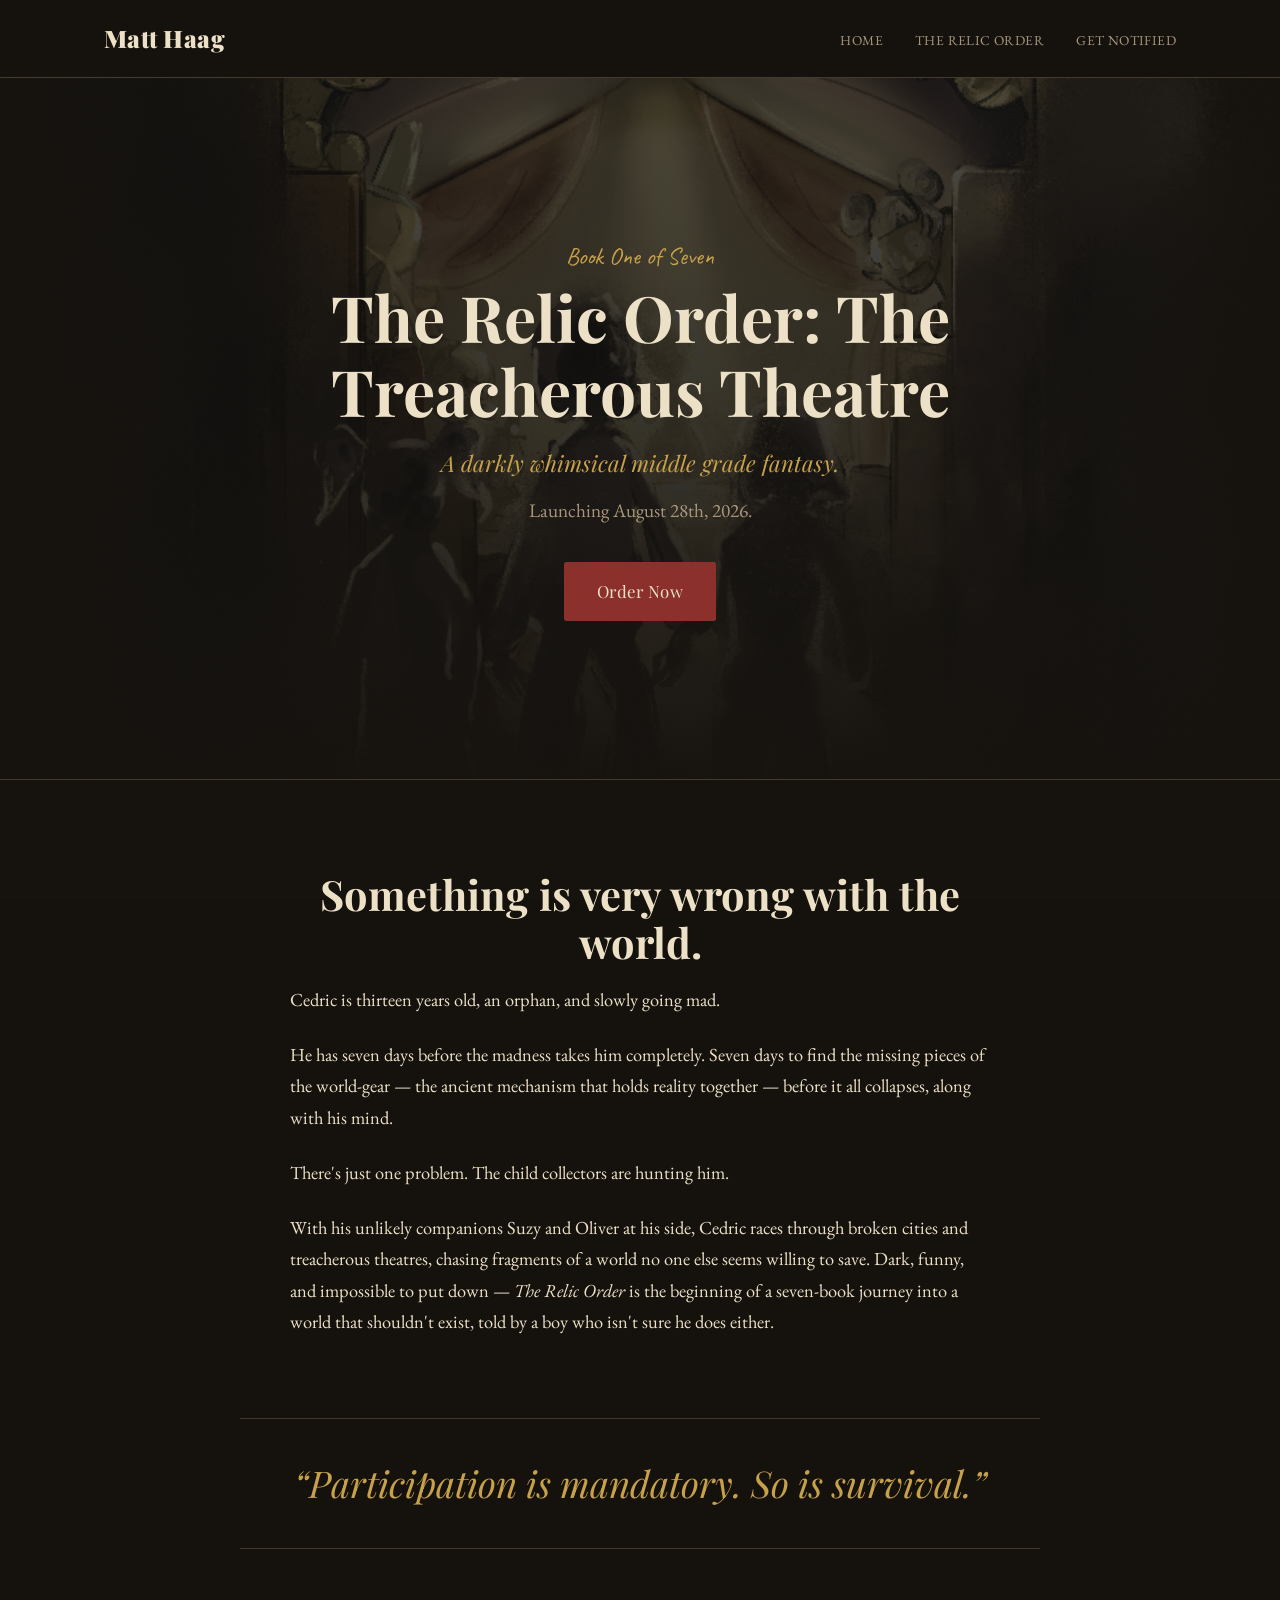
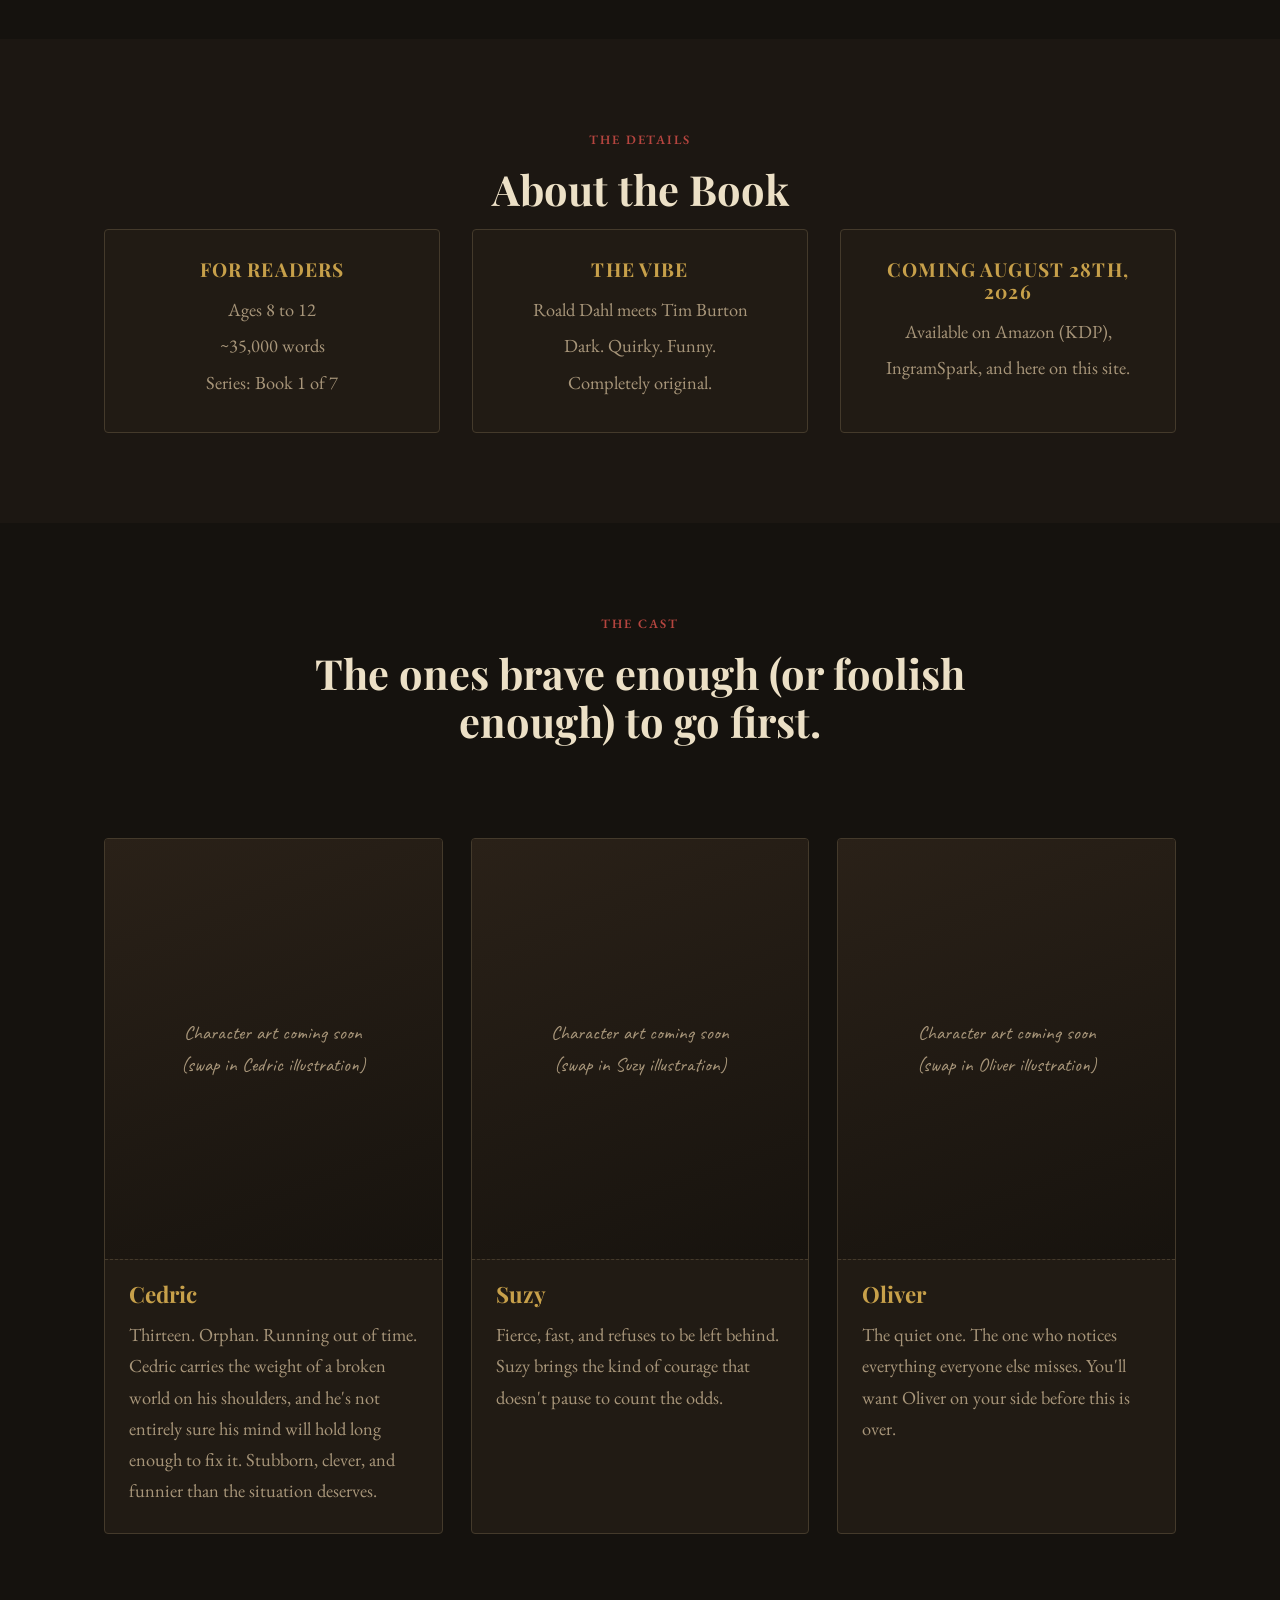
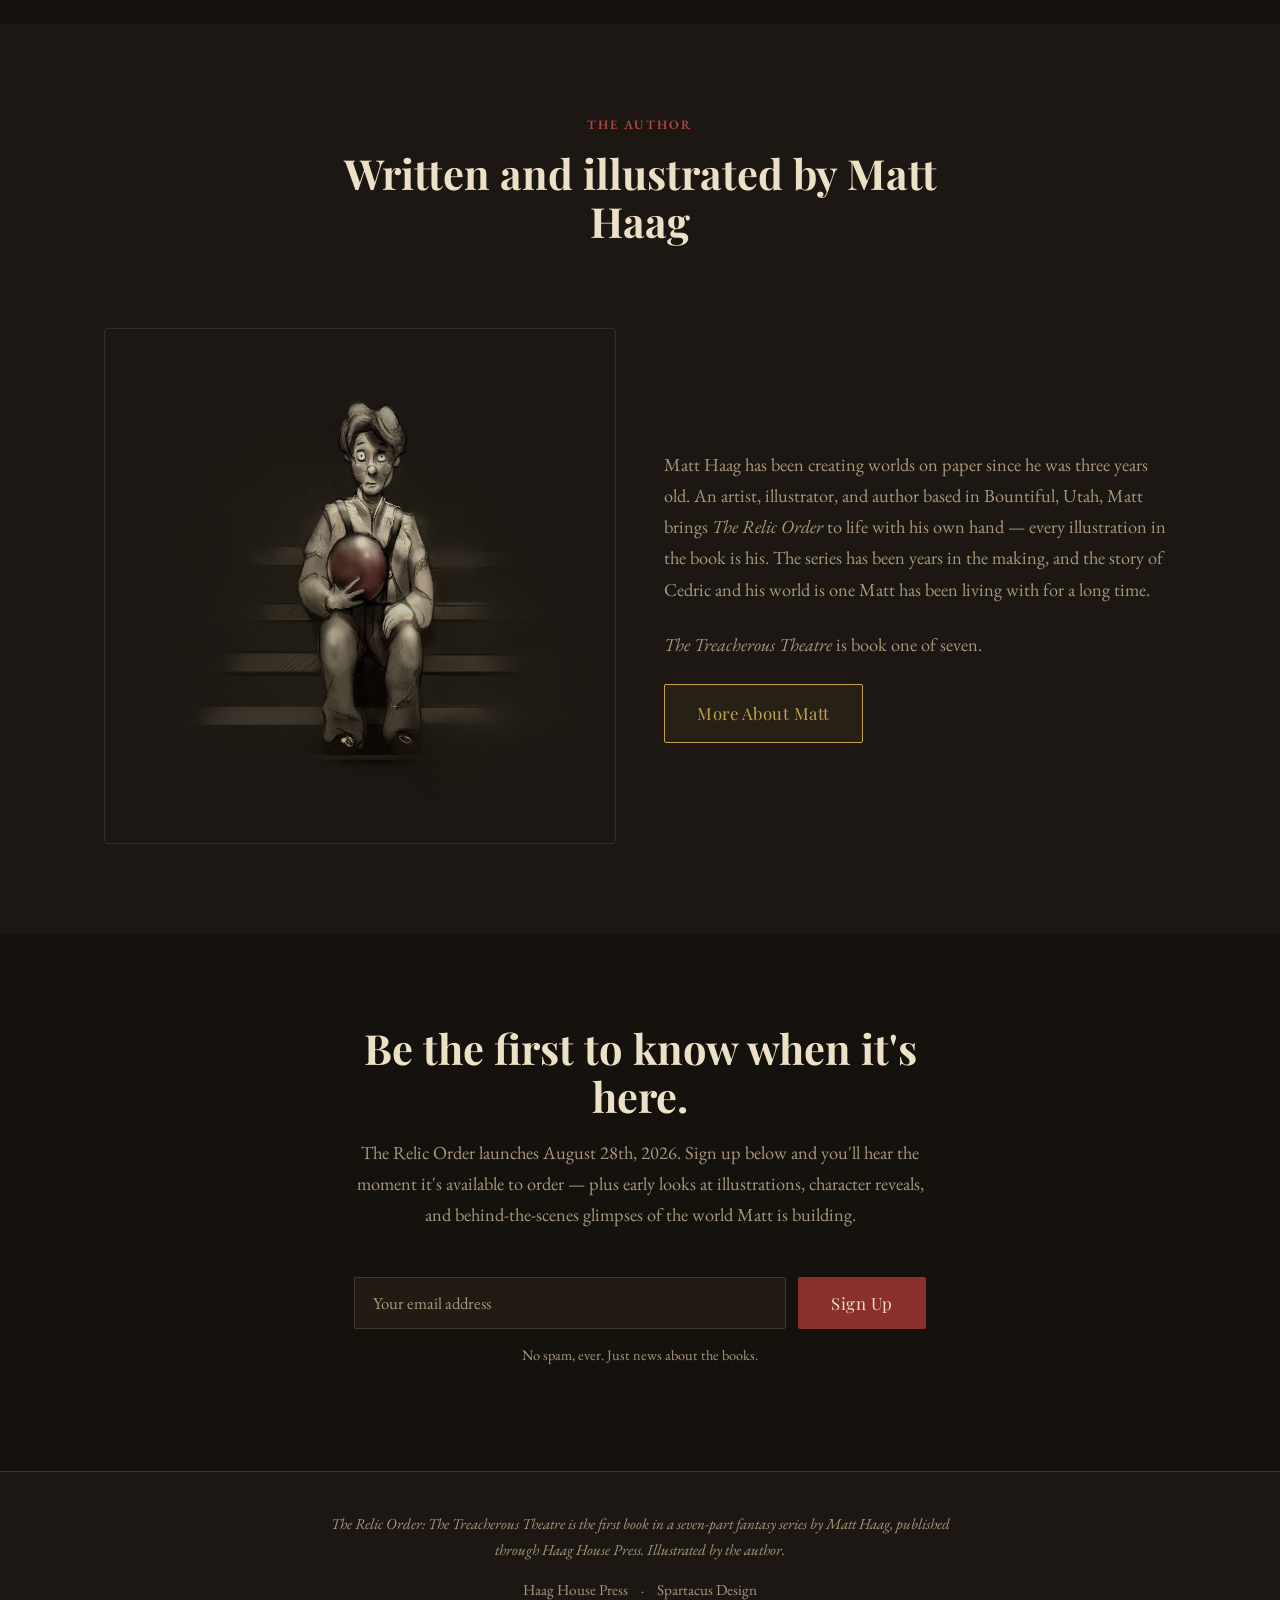
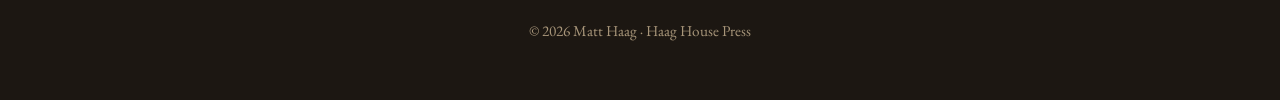
==== relic-order.html @ de11f6aa "Update remaining launch date mentions to August 28th, 2026 Co-Authored-By: Claude Sonnet 5 <noreply@" ====
<!DOCTYPE html>
<html lang="en">
<head>
<meta charset="UTF-8">
<meta name="viewport" content="width=device-width, initial-scale=1.0">

<title>The Relic Order: The Treacherous Theatre | Matt Haag</title>
<meta name="description" content="A darkly whimsical middle grade fantasy by artist and author Matt Haag. Book One of The Relic Order series launches August 28th, 2026. For readers ages 8 to 12.">
<meta name="keywords" content="The Relic Order, The Treacherous Theatre, Matt Haag, middle grade fantasy 2026, children's fantasy book, illustrated novel, fantasy series for kids, Spartacus Design, Haag House Press, Roald Dahl Tim Burton">

<!-- Social sharing -->
<meta property="og:title" content="The Relic Order: The Treacherous Theatre | Matt Haag">
<meta property="og:description" content="A darkly whimsical middle grade fantasy. Book One of The Relic Order series launches August 28th, 2026.">
<meta property="og:type" content="book">
<!-- TODO: swap this for the finished book-cover export from Canva, 1200x630 -->
<meta property="og:image" content="assets/images/site/theatre-entrance.png">
<meta name="twitter:card" content="summary_large_image">

<link rel="stylesheet" href="style.css">
</head>
<body>

<header class="site-header">
  <nav class="nav">
    <a href="index.html" class="nav-brand">Matt Haag</a>
    <button class="nav-toggle" aria-label="Toggle menu" onclick="document.querySelector('.nav-links').classList.toggle('open')">&#9776;</button>
    <ul class="nav-links">
      <li><a href="index.html">Home</a></li>
      <li><a href="relic-order.html">The Relic Order</a></li>
      <li><a href="#notify">Get Notified</a></li>
    </ul>
  </nav>
</header>

<!-- SECTION 1: Hero -->
<section class="hero">
  <div class="hero-bg" style="background-image: url('assets/images/site/theatre-entrance.png');"></div>
  <div class="hero-content">
    <div class="hero-eyebrow">Book One of Seven</div>
    <h1>The Relic Order: The Treacherous Theatre</h1>
    <div class="subhead">A darkly whimsical middle grade fantasy.</div>
    <p>Launching August 28th, 2026.</p>
    <a href="https://www.amazon.com/Relic-Order-Treacherous-Theatre-ebook/dp/B0HDGH1M2B/ref=sr_1_1?crid=2QZ3GKDVJNXRY&dib=eyJ2IjoiMSJ9.A_1sIc9hWb0pOPZfN1U1w2Bh2V2qfNwAL7rpy7LcdSPSSe92crLF0OWG6XW5-iWpwSRuNebbU7JHirMaJPWEwg.O-cU3arISRl8NTuPDFfKlGqZR8YJ5nmkrayGKcBR4Uw&dib_tag=se&keywords=matthew+haag&qid=1787602717&sprefix=matthe+haag%2Caps%2C224&sr=8-1" class="btn btn-solid" target="_blank" rel="noopener">Order Now</a>
  </div>
</section>

<!-- SECTION 2: The Story -->
<section>
  <div class="container">
    <h2 class="section-heading">Something is very wrong with the world.</h2>
    <div class="prose">
      <p>Cedric is thirteen years old, an orphan, and slowly going mad.</p>
      <p>He has seven days before the madness takes him completely. Seven days to find the missing pieces of the world-gear — the ancient mechanism that holds reality together — before it all collapses, along with his mind.</p>
      <p>There's just one problem. The child collectors are hunting him.</p>
      <p>With his unlikely companions Suzy and Oliver at his side, Cedric races through broken cities and treacherous theatres, chasing fragments of a world no one else seems willing to save. Dark, funny, and impossible to put down — <em>The Relic Order</em> is the beginning of a seven-book journey into a world that shouldn't exist, told by a boy who isn't sure he does either.</p>
    </div>
    <div class="pull-quote">&ldquo;Participation is mandatory. So is survival.&rdquo;</div>
  </div>
</section>

<!-- SECTION 3: About the Book -->
<section class="alt">
  <div class="container">
    <div class="section-kicker">The Details</div>
    <h2 class="section-heading">About the Book</h2>
    <div class="info-grid">
      <div class="info-col">
        <h3>For Readers</h3>
        <p>Ages 8 to 12</p>
        <p>~35,000 words</p>
        <p>Series: Book 1 of 7</p>
      </div>
      <div class="info-col">
        <h3>The Vibe</h3>
        <p>Roald Dahl meets Tim Burton</p>
        <p>Dark. Quirky. Funny.</p>
        <p>Completely original.</p>
      </div>
      <div class="info-col">
        <h3>Coming August 28th, 2026</h3>
        <p>Available on Amazon (KDP),</p>
        <p>IngramSpark, and here on this site.</p>
      </div>
    </div>
  </div>
</section>

<!-- SECTION 4: Meet the Characters -->
<section>
  <div class="container">
    <div class="section-kicker">The Cast</div>
    <h2 class="section-heading">The ones brave enough (or foolish enough) to go first.</h2>
    <p class="lede">&nbsp;</p>
    <div class="character-grid">
      <div class="character-card">
        <div class="character-art placeholder">Character art coming soon<br>(swap in Cedric illustration)</div>
        <div class="character-body">
          <h3>Cedric</h3>
          <p>Thirteen. Orphan. Running out of time. Cedric carries the weight of a broken world on his shoulders, and he's not entirely sure his mind will hold long enough to fix it. Stubborn, clever, and funnier than the situation deserves.</p>
        </div>
      </div>
      <div class="character-card">
        <div class="character-art placeholder">Character art coming soon<br>(swap in Suzy illustration)</div>
        <div class="character-body">
          <h3>Suzy</h3>
          <p>Fierce, fast, and refuses to be left behind. Suzy brings the kind of courage that doesn't pause to count the odds.</p>
        </div>
      </div>
      <div class="character-card">
        <div class="character-art placeholder">Character art coming soon<br>(swap in Oliver illustration)</div>
        <div class="character-body">
          <h3>Oliver</h3>
          <p>The quiet one. The one who notices everything everyone else misses. You'll want Oliver on your side before this is over.</p>
        </div>
      </div>
    </div>
  </div>
</section>

<!-- SECTION 5: About the Author -->
<section class="alt">
  <div class="container">
    <div class="section-kicker">The Author</div>
    <h2 class="section-heading" style="margin-bottom: 2em;">Written and illustrated by Matt Haag</h2>
    <div class="author-block">
      <img src="assets/images/site/boy-with-ball.png" alt="Illustration from The Relic Order">
      <div class="prose">
        <p>Matt Haag has been creating worlds on paper since he was three years old. An artist, illustrator, and author based in Bountiful, Utah, Matt brings <em>The Relic Order</em> to life with his own hand — every illustration in the book is his. The series has been years in the making, and the story of Cedric and his world is one Matt has been living with for a long time.</p>
        <p><em>The Treacherous Theatre</em> is book one of seven.</p>
        <a href="index.html" class="btn">More About Matt</a>
      </div>
    </div>
  </div>
</section>

<!-- SECTION 6: Get Notified -->
<section id="notify">
  <div class="container signup-box">
    <h2 class="section-heading">Be the first to know when it's here.</h2>
    <p class="lede">The Relic Order launches August 28th, 2026. Sign up below and you'll hear the moment it's available to order — plus early looks at illustrations, character reveals, and behind-the-scenes glimpses of the world Matt is building.</p>

    <form class="signup-form" action="https://assets.mailerlite.com/jsonp/2499077/forms/192489974207087839/subscribe" method="post" data-mailerlite>
      <input type="email" name="fields[email]" placeholder="Your email address" required autocomplete="email">
      <input type="hidden" name="ml-submit" value="1">
      <input type="hidden" name="anticsrf" value="true">
      <button type="submit" class="btn btn-solid">Sign Up</button>
    </form>
    <p class="signup-success" hidden>Thanks — you're on the list! We'll email you the moment <em>The Relic Order</em> launches.</p>
    <p class="signup-note">No spam, ever. Just news about the books.</p>
  </div>
</section>

<!-- SECTION 7: Footer -->
<footer class="site-footer">
  <p class="footer-note"><em>The Relic Order: The Treacherous Theatre</em> is the first book in a seven-part fantasy series by Matt Haag, published through Haag House Press. Illustrated by the author.</p>
  <p class="footer-links"><a href="https://haaghousepress.com" target="_blank" rel="noopener">Haag House Press</a> &middot; <a href="https://spartacusdesign.com" target="_blank" rel="noopener">Spartacus Design</a></p>
  <p>&copy; <span id="year"></span> Matt Haag &middot; Haag House Press</p>
</footer>

<script src="script.js"></script>
</body>
</html>
---- style.css ----
/* ============================================
   Matt Haag / The Relic Order — Site Styles
   Dark vintage academia. Roald Dahl x Tim Burton.
   ============================================ */

@import url('https://fonts.googleapis.com/css2?family=Playfair+Display:ital,wght@0,500;0,700;0,900;1,600&family=EB+Garamond:ital,wght@0,400;0,500;0,600;1,400&family=Caveat:wght@600&display=swap');

:root {
  --bg: #15120e;
  --bg-alt: #1c1712;
  --bg-card: #211b14;
  --text: #ece0c6;
  --text-muted: #a8967a;
  --accent-red: #8a2f2b;
  --accent-red-bright: #b5453f;
  --accent-gold: #c7a04a;
  --border: #443a2b;
  --shadow: rgba(0, 0, 0, 0.6);
  --max-width: 1120px;
}

* { box-sizing: border-box; }

html { scroll-behavior: smooth; }

body {
  margin: 0;
  background: var(--bg);
  color: var(--text);
  font-family: 'EB Garamond', serif;
  font-size: 1.15rem;
  line-height: 1.7;
}

img { max-width: 100%; display: block; }

h1, h2, h3, h4 {
  font-family: 'Playfair Display', serif;
  font-weight: 700;
  line-height: 1.15;
  margin: 0 0 0.5em;
  color: var(--text);
}

a { color: var(--accent-gold); text-decoration: none; }
a:hover { color: var(--accent-red-bright); }

.container {
  max-width: var(--max-width);
  margin: 0 auto;
  padding: 0 24px;
}

/* subtle aged-paper grain over everything */
body::before {
  content: "";
  position: fixed;
  inset: 0;
  pointer-events: none;
  z-index: 999;
  opacity: 0.05;
  background-image: url("data:image/svg+xml,%3Csvg xmlns='http://www.w3.org/2000/svg' width='120' height='120'%3E%3Cfilter id='n'%3E%3CfeTurbulence type='fractalNoise' baseFrequency='0.9' numOctaves='2' stitchTiles='stitch'/%3E%3C/filter%3E%3Crect width='100%25' height='100%25' filter='url(%23n)'/%3E%3C/svg%3E");
  mix-blend-mode: overlay;
}

/* ---------- Header / Nav ---------- */
.site-header {
  position: sticky;
  top: 0;
  z-index: 100;
  background: rgba(21, 18, 14, 0.92);
  backdrop-filter: blur(6px);
  border-bottom: 1px solid var(--border);
}

.nav {
  display: flex;
  align-items: center;
  justify-content: space-between;
  padding: 18px 24px;
  max-width: var(--max-width);
  margin: 0 auto;
}

.nav-brand {
  font-family: 'Playfair Display', serif;
  font-weight: 900;
  font-size: 1.5rem;
  letter-spacing: 0.02em;
  color: var(--text);
}
.nav-brand:hover { color: var(--accent-gold); }

.nav-links {
  display: flex;
  gap: 32px;
  list-style: none;
  margin: 0;
  padding: 0;
}

.nav-links a {
  color: var(--text-muted);
  font-size: 1.05rem;
  letter-spacing: 0.03em;
  text-transform: uppercase;
  font-size: 0.85rem;
}
.nav-links a:hover { color: var(--accent-gold); }

.nav-toggle {
  display: none;
  background: none;
  border: 1px solid var(--border);
  color: var(--text);
  font-size: 1.3rem;
  padding: 6px 12px;
  cursor: pointer;
  border-radius: 3px;
}

/* ---------- Hero ---------- */
.hero {
  position: relative;
  display: flex;
  align-items: center;
  justify-content: center;
  text-align: center;
  min-height: 78vh;
  padding: 80px 24px;
  overflow: hidden;
  border-bottom: 1px solid var(--border);
}

.hero-bg {
  position: absolute;
  inset: 0;
  background-size: cover;
  background-position: center;
  filter: grayscale(0.35) sepia(0.45) contrast(1.1) brightness(0.55);
  transform: scale(1.05);
}

.hero::after {
  content: "";
  position: absolute;
  inset: 0;
  background: linear-gradient(180deg, rgba(21,18,14,0.55) 0%, rgba(21,18,14,0.75) 55%, rgba(21,18,14,0.97) 100%);
}

.hero-content {
  position: relative;
  z-index: 2;
  max-width: 780px;
}

.hero-eyebrow {
  font-family: 'Caveat', cursive;
  color: var(--accent-gold);
  font-size: 1.5rem;
  margin-bottom: 4px;
}

.hero h1 {
  font-size: clamp(2.4rem, 5vw, 4rem);
  margin-bottom: 0.25em;
}

.hero .subhead {
  font-family: 'Playfair Display', serif;
  font-style: italic;
  font-size: 1.4rem;
  color: var(--accent-gold);
  margin-bottom: 0.6em;
}

.hero p {
  color: var(--text-muted);
  font-size: 1.2rem;
  max-width: 560px;
  margin: 0 auto 1.8em;
}

/* ---------- Buttons ---------- */
.btn {
  display: inline-block;
  padding: 14px 32px;
  border: 1px solid var(--accent-gold);
  color: var(--accent-gold);
  font-family: 'Playfair Display', serif;
  font-size: 1.05rem;
  letter-spacing: 0.03em;
  border-radius: 2px;
  transition: all 0.25s ease;
  background: rgba(199, 160, 74, 0.06);
}
.btn:hover {
  background: var(--accent-gold);
  color: var(--bg);
}
.btn-solid {
  background: var(--accent-red);
  border-color: var(--accent-red);
  color: var(--text);
}
.btn-solid:hover {
  background: var(--accent-red-bright);
  border-color: var(--accent-red-bright);
  color: #fff;
}

/* ---------- Sections ---------- */
section { padding: 90px 0; }
section.alt { background: var(--bg-alt); }

.section-heading {
  text-align: center;
  font-size: clamp(1.8rem, 3.5vw, 2.6rem);
  max-width: 700px;
  margin: 0 auto 0.4em;
}

.section-kicker {
  text-align: center;
  text-transform: uppercase;
  letter-spacing: 0.15em;
  font-size: 0.8rem;
  color: var(--accent-red-bright);
  font-family: 'EB Garamond', serif;
  font-weight: 600;
  margin-bottom: 14px;
}

.lede {
  max-width: 680px;
  margin: 0 auto 2.5em;
  text-align: center;
  color: var(--text-muted);
  font-size: 1.15rem;
}

.prose {
  max-width: 700px;
  margin: 0 auto;
}
.prose p { margin-bottom: 1.3em; }

/* pull quote */
.pull-quote {
  max-width: 800px;
  margin: 2.2em auto 0;
  text-align: center;
  font-family: 'Playfair Display', serif;
  font-style: italic;
  font-size: clamp(1.6rem, 3vw, 2.3rem);
  color: var(--accent-gold);
  border-top: 1px solid var(--border);
  border-bottom: 1px solid var(--border);
  padding: 0.9em 0;
}

/* ---------- Three-column info block ---------- */
.info-grid {
  display: grid;
  grid-template-columns: repeat(3, 1fr);
  gap: 32px;
  max-width: var(--max-width);
  margin: 0 auto;
}
.info-col {
  background: var(--bg-card);
  border: 1px solid var(--border);
  border-radius: 4px;
  padding: 28px 24px;
  text-align: center;
}
.info-col h3 {
  color: var(--accent-gold);
  font-size: 1.2rem;
  text-transform: uppercase;
  letter-spacing: 0.06em;
  margin-bottom: 0.7em;
}
.info-col p { margin: 0.3em 0; color: var(--text-muted); }

/* ---------- Character cards ---------- */
.character-grid {
  display: grid;
  grid-template-columns: repeat(3, 1fr);
  gap: 28px;
  max-width: var(--max-width);
  margin: 0 auto;
}
.character-card {
  background: var(--bg-card);
  border: 1px solid var(--border);
  border-radius: 4px;
  overflow: hidden;
}
.character-art {
  aspect-ratio: 4/5;
  background: linear-gradient(160deg, #2a2118, #17130e);
  display: flex;
  align-items: center;
  justify-content: center;
  border-bottom: 1px dashed var(--border);
}
.character-art.placeholder {
  color: var(--text-muted);
  font-family: 'Caveat', cursive;
  font-size: 1.2rem;
  text-align: center;
  padding: 20px;
}
.character-card img { width: 100%; height: 100%; object-fit: cover; filter: grayscale(0.3) sepia(0.35) contrast(1.05) brightness(0.85); }
.character-body { padding: 22px 24px 26px; }
.character-body h3 {
  font-size: 1.4rem;
  color: var(--accent-gold);
}
.character-body p { color: var(--text-muted); margin: 0; }

/* ---------- Book teaser card (home page) ---------- */
.book-teaser {
  display: grid;
  grid-template-columns: 0.85fr 1.15fr;
  gap: 48px;
  align-items: center;
  max-width: var(--max-width);
  margin: 0 auto;
}
.book-teaser-art {
  border: 1px solid var(--border);
  border-radius: 4px;
  overflow: hidden;
  box-shadow: 0 20px 50px var(--shadow);
}
.book-teaser-art img { filter: grayscale(0.3) sepia(0.4) contrast(1.1) brightness(0.75); }
.book-teaser-text .tag {
  font-family: 'Caveat', cursive;
  color: var(--accent-red-bright);
  font-size: 1.4rem;
}
.book-teaser-text h2 { font-size: clamp(1.8rem, 3.2vw, 2.4rem); }
.book-teaser-text p { color: var(--text-muted); }

/* ---------- Email signup ---------- */
.signup-box {
  max-width: 620px;
  margin: 0 auto;
  text-align: center;
}
.signup-form {
  display: flex;
  gap: 12px;
  margin-top: 24px;
  flex-wrap: wrap;
  justify-content: center;
}
.signup-form input[type="email"] {
  flex: 1;
  min-width: 240px;
  padding: 14px 18px;
  background: var(--bg-card);
  border: 1px solid var(--border);
  color: var(--text);
  font-family: 'EB Garamond', serif;
  font-size: 1.05rem;
  border-radius: 2px;
}
.signup-form input[type="email"]::placeholder { color: var(--text-muted); }
.signup-note { margin-top: 14px; font-size: 0.9rem; color: var(--text-muted); }
.signup-success {
  margin-top: 24px;
  font-family: 'Playfair Display', serif;
  font-style: italic;
  font-size: 1.3rem;
  color: var(--accent-gold);
}

/* ---------- Footer ---------- */
.site-footer {
  border-top: 1px solid var(--border);
  padding: 40px 24px;
  text-align: center;
  color: var(--text-muted);
  font-size: 0.95rem;
  background: var(--bg-alt);
}
.site-footer a { color: var(--text-muted); }
.site-footer a:hover { color: var(--accent-gold); }
.footer-note { max-width: 640px; margin: 0 auto 14px; font-style: italic; }
.footer-links { margin: 0 0 14px; }
.footer-links a { margin: 0 10px; }

/* ---------- About author (relic order page) ---------- */
.author-block {
  display: grid;
  grid-template-columns: 1fr 1fr;
  gap: 48px;
  align-items: center;
  max-width: var(--max-width);
  margin: 0 auto;
}
.author-block img { border: 1px solid var(--border); border-radius: 4px; filter: grayscale(0.3) sepia(0.4) contrast(1.1) brightness(0.8); }
.author-block .prose { max-width: none; text-align: left; }
.author-block .prose p { color: var(--text-muted); }

/* ---------- Responsive ---------- */
@media (max-width: 860px) {
  .info-grid, .character-grid { grid-template-columns: 1fr; }
  .book-teaser, .author-block { grid-template-columns: 1fr; }
  .nav-links {
    position: absolute;
    top: 100%;
    left: 0;
    right: 0;
    background: var(--bg);
    flex-direction: column;
    gap: 0;
    border-bottom: 1px solid var(--border);
    display: none;
  }
  .nav-links.open { display: flex; }
  .nav-links li { border-top: 1px solid var(--border); }
  .nav-links a { display: block; padding: 16px 24px; }
  .nav-toggle { display: block; }
  section { padding: 60px 0; }
}
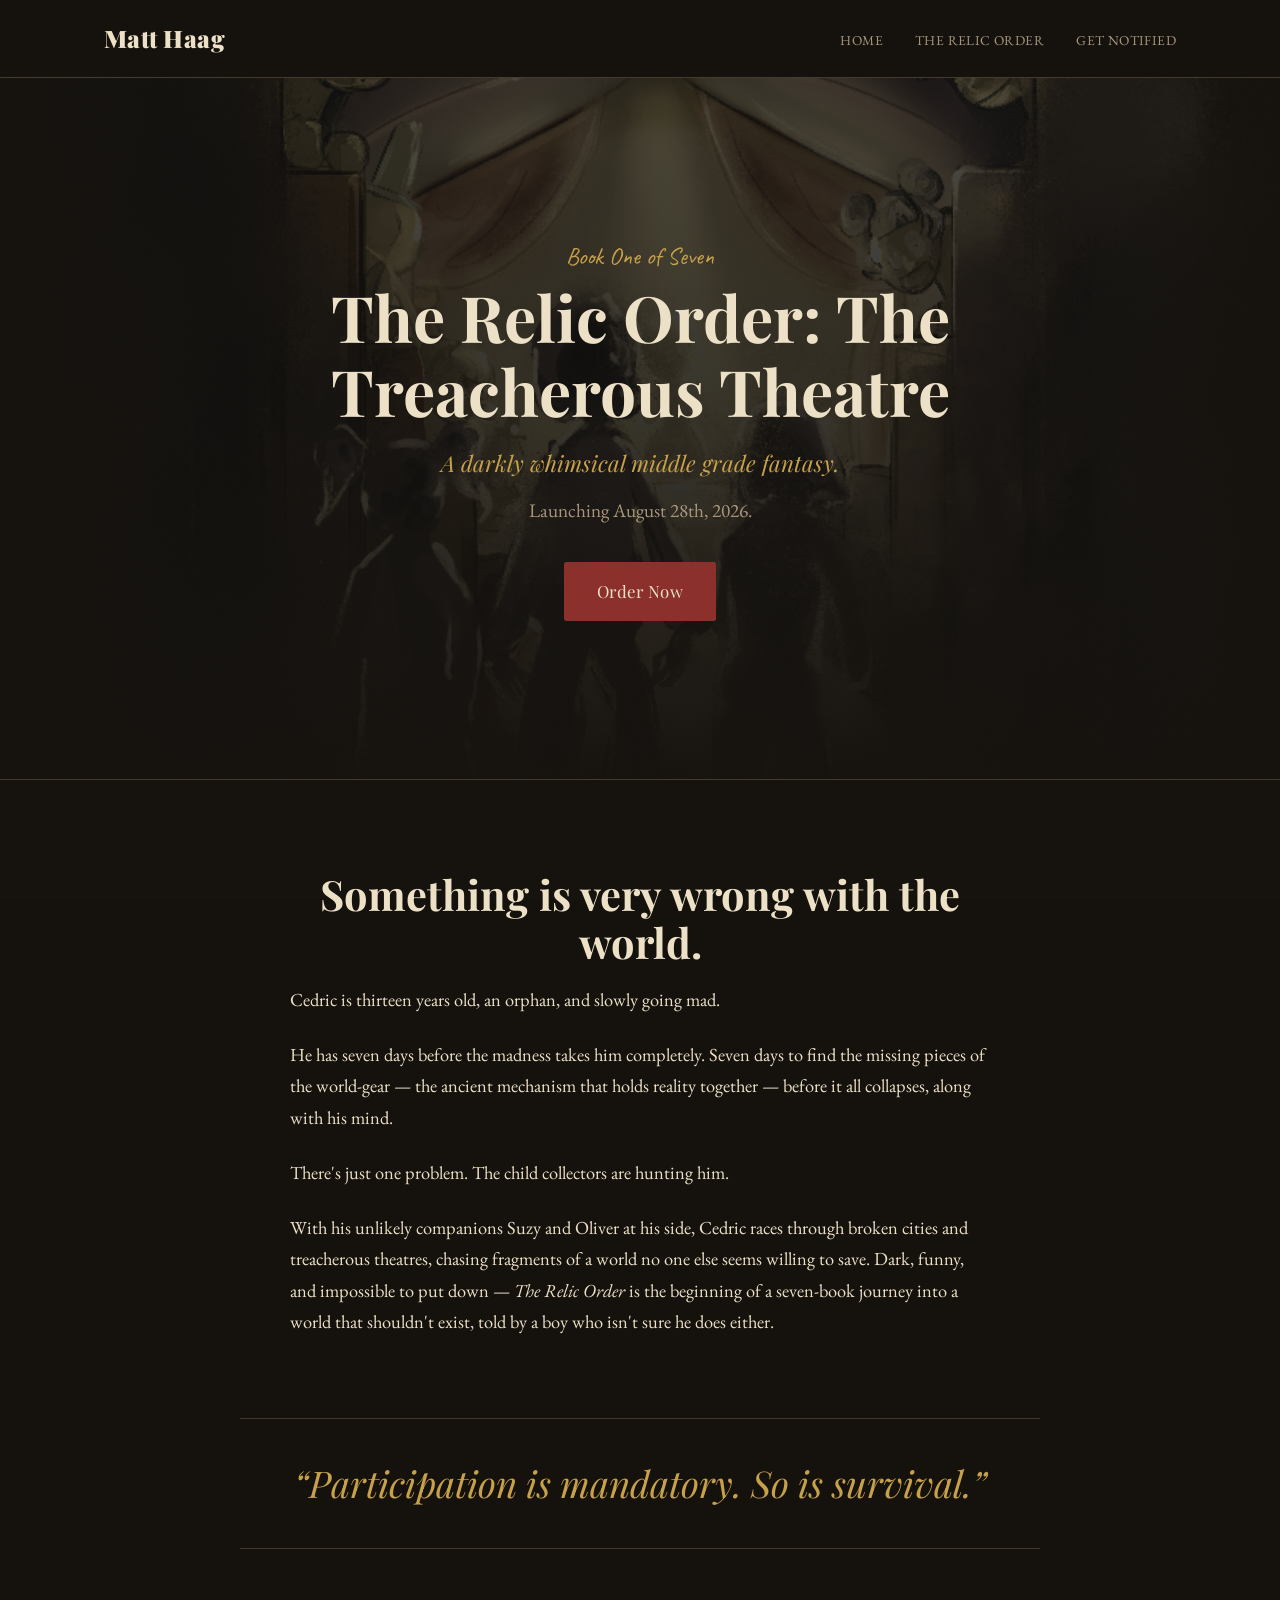
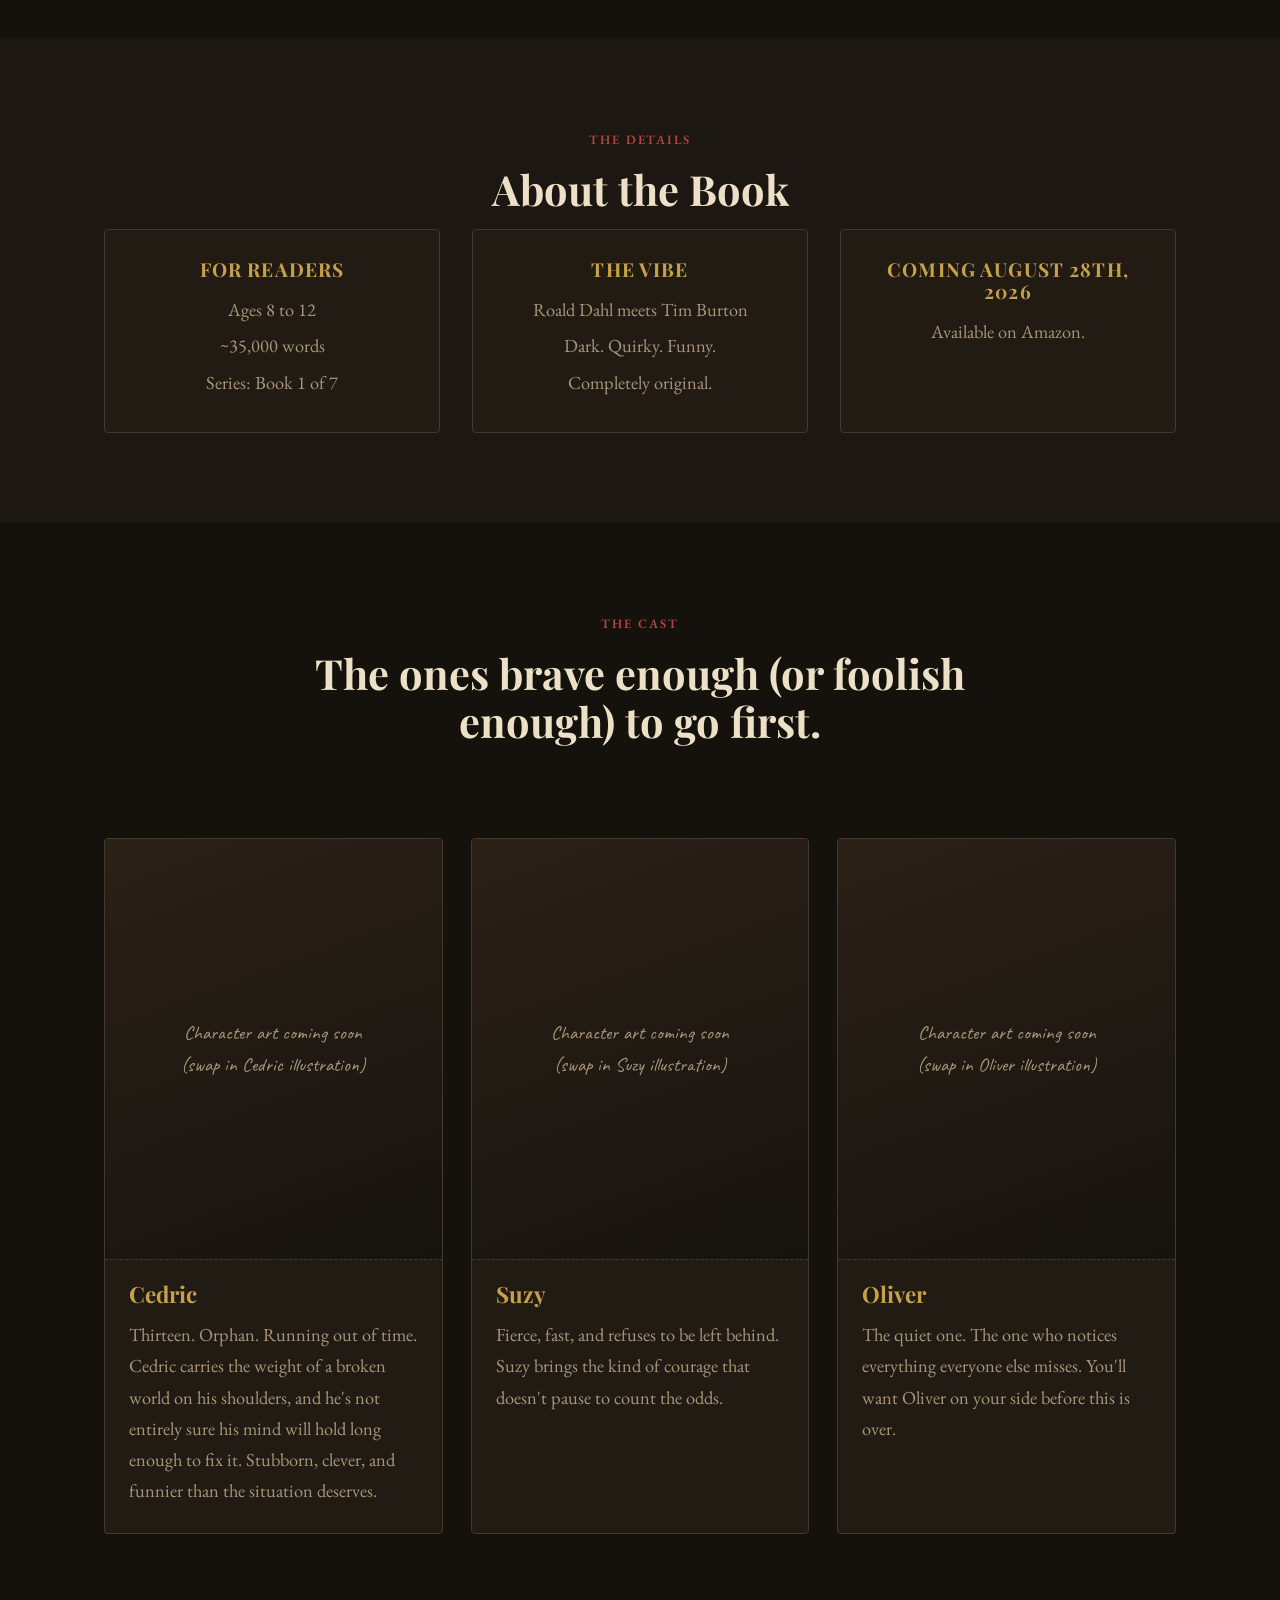
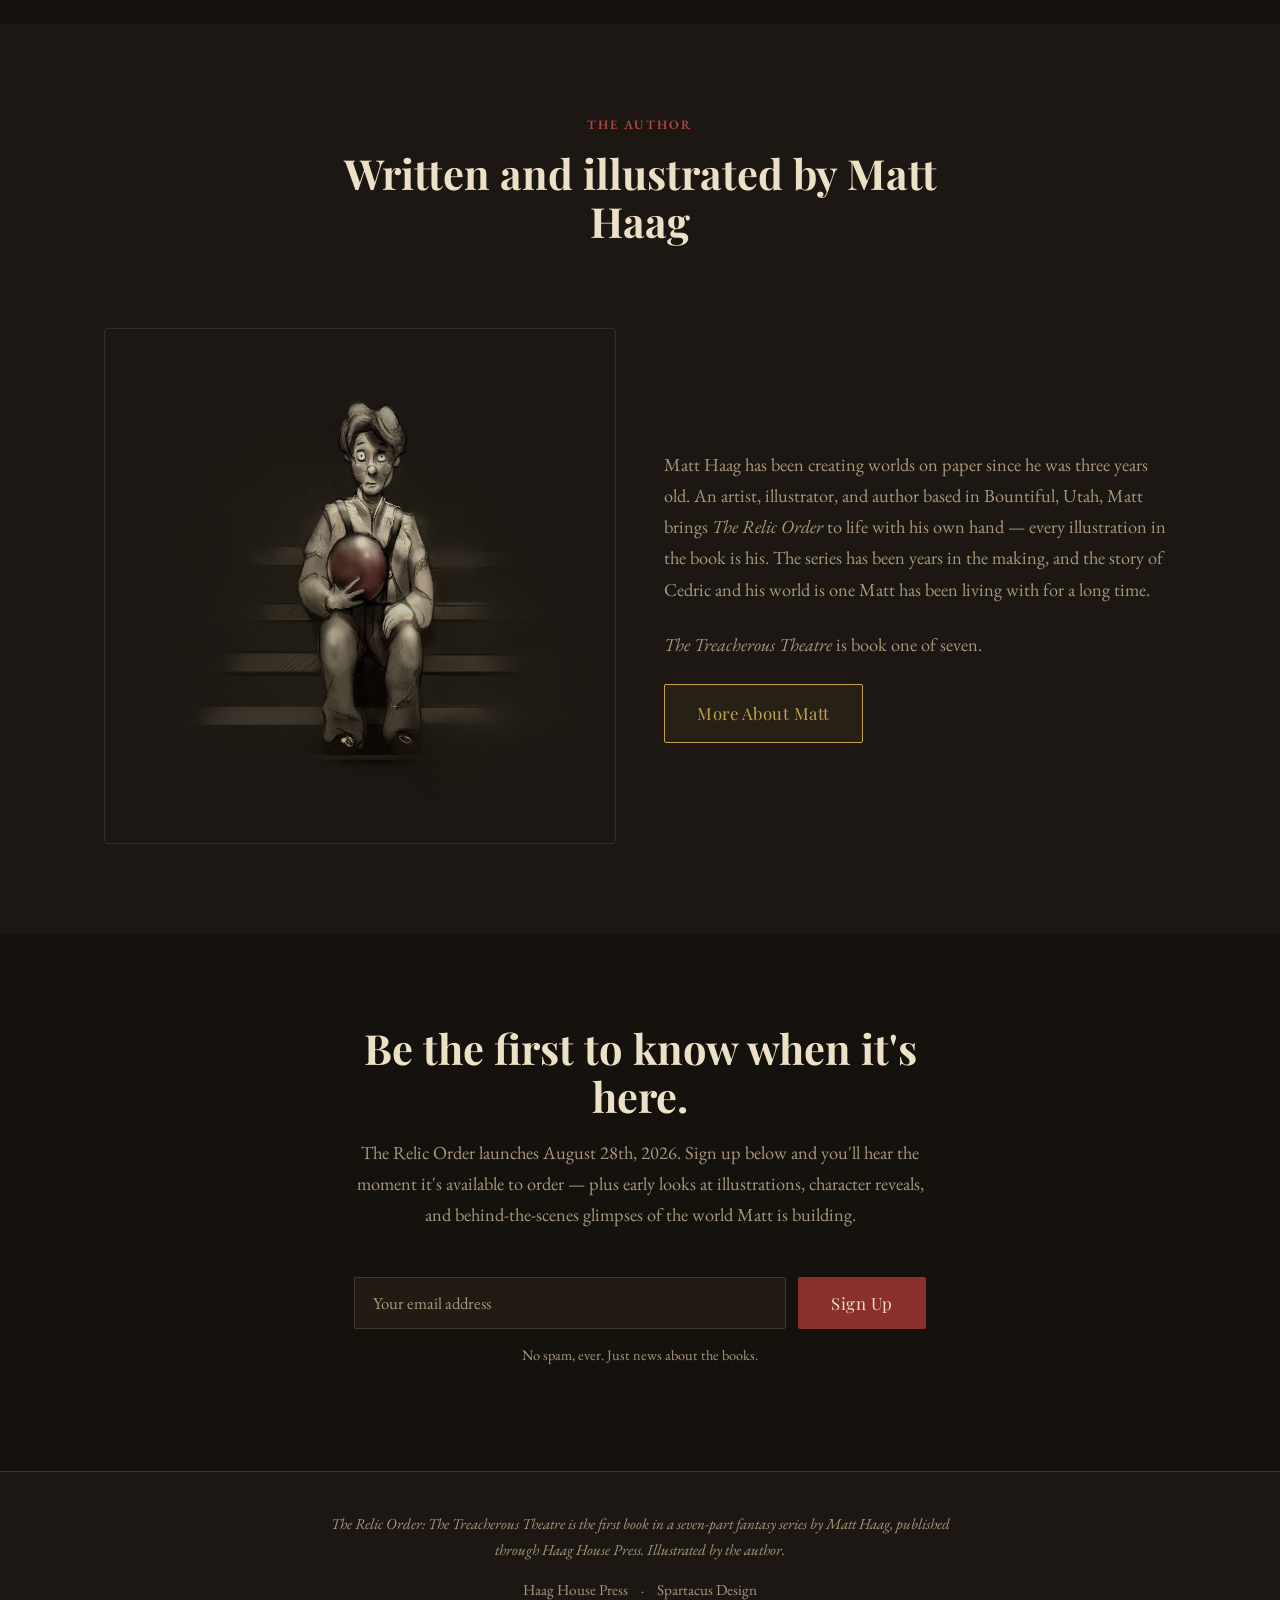
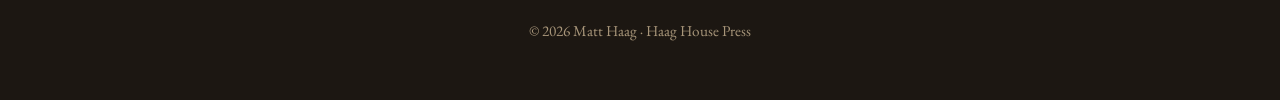
==== commit 9689cc26: "Simplify availability text to Amazon only Co-Authored-By: Claude Sonnet 5 <noreply@anthropic.com>" ====
--- a/relic-order.html
+++ b/relic-order.html
@@ -78,8 +78,7 @@
       </div>
       <div class="info-col">
         <h3>Coming August 28th, 2026</h3>
-        <p>Available on Amazon (KDP),</p>
-        <p>IngramSpark, and here on this site.</p>
+        <p>Available on Amazon.</p>
       </div>
     </div>
   </div>
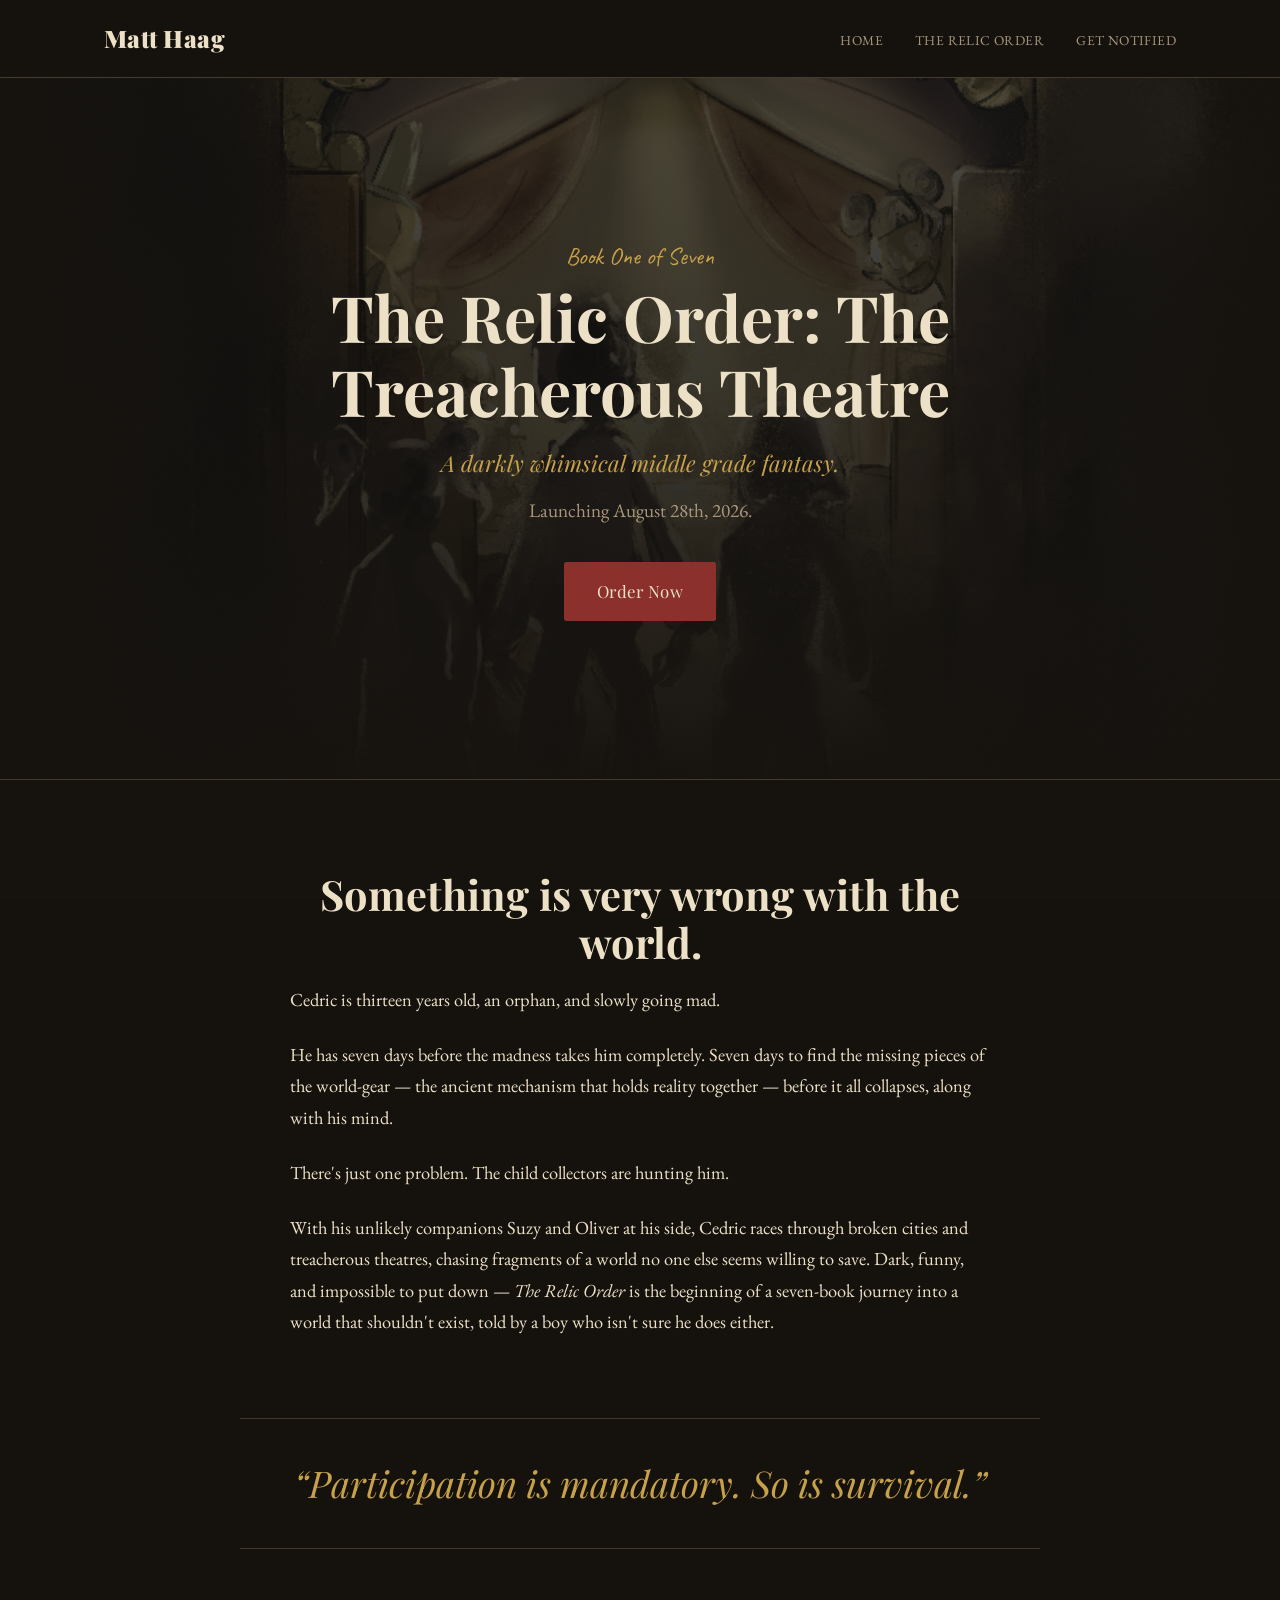
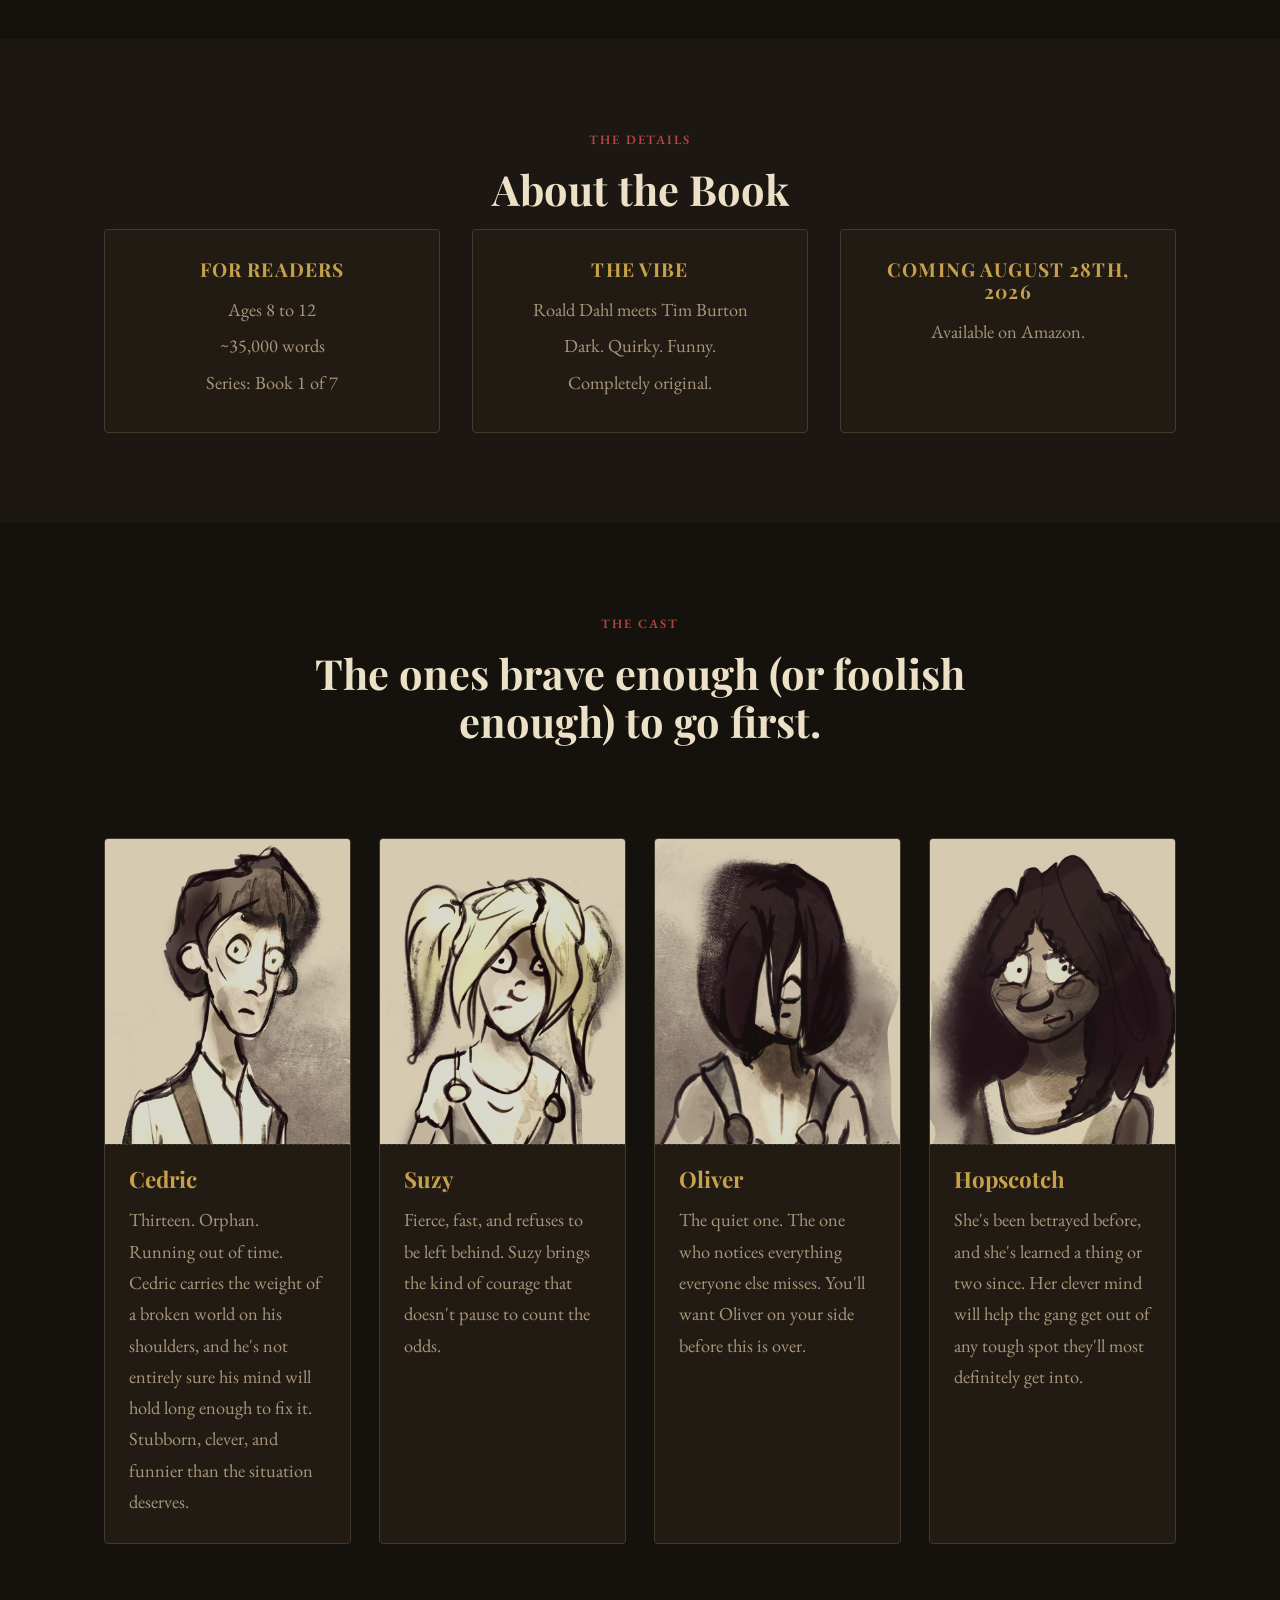
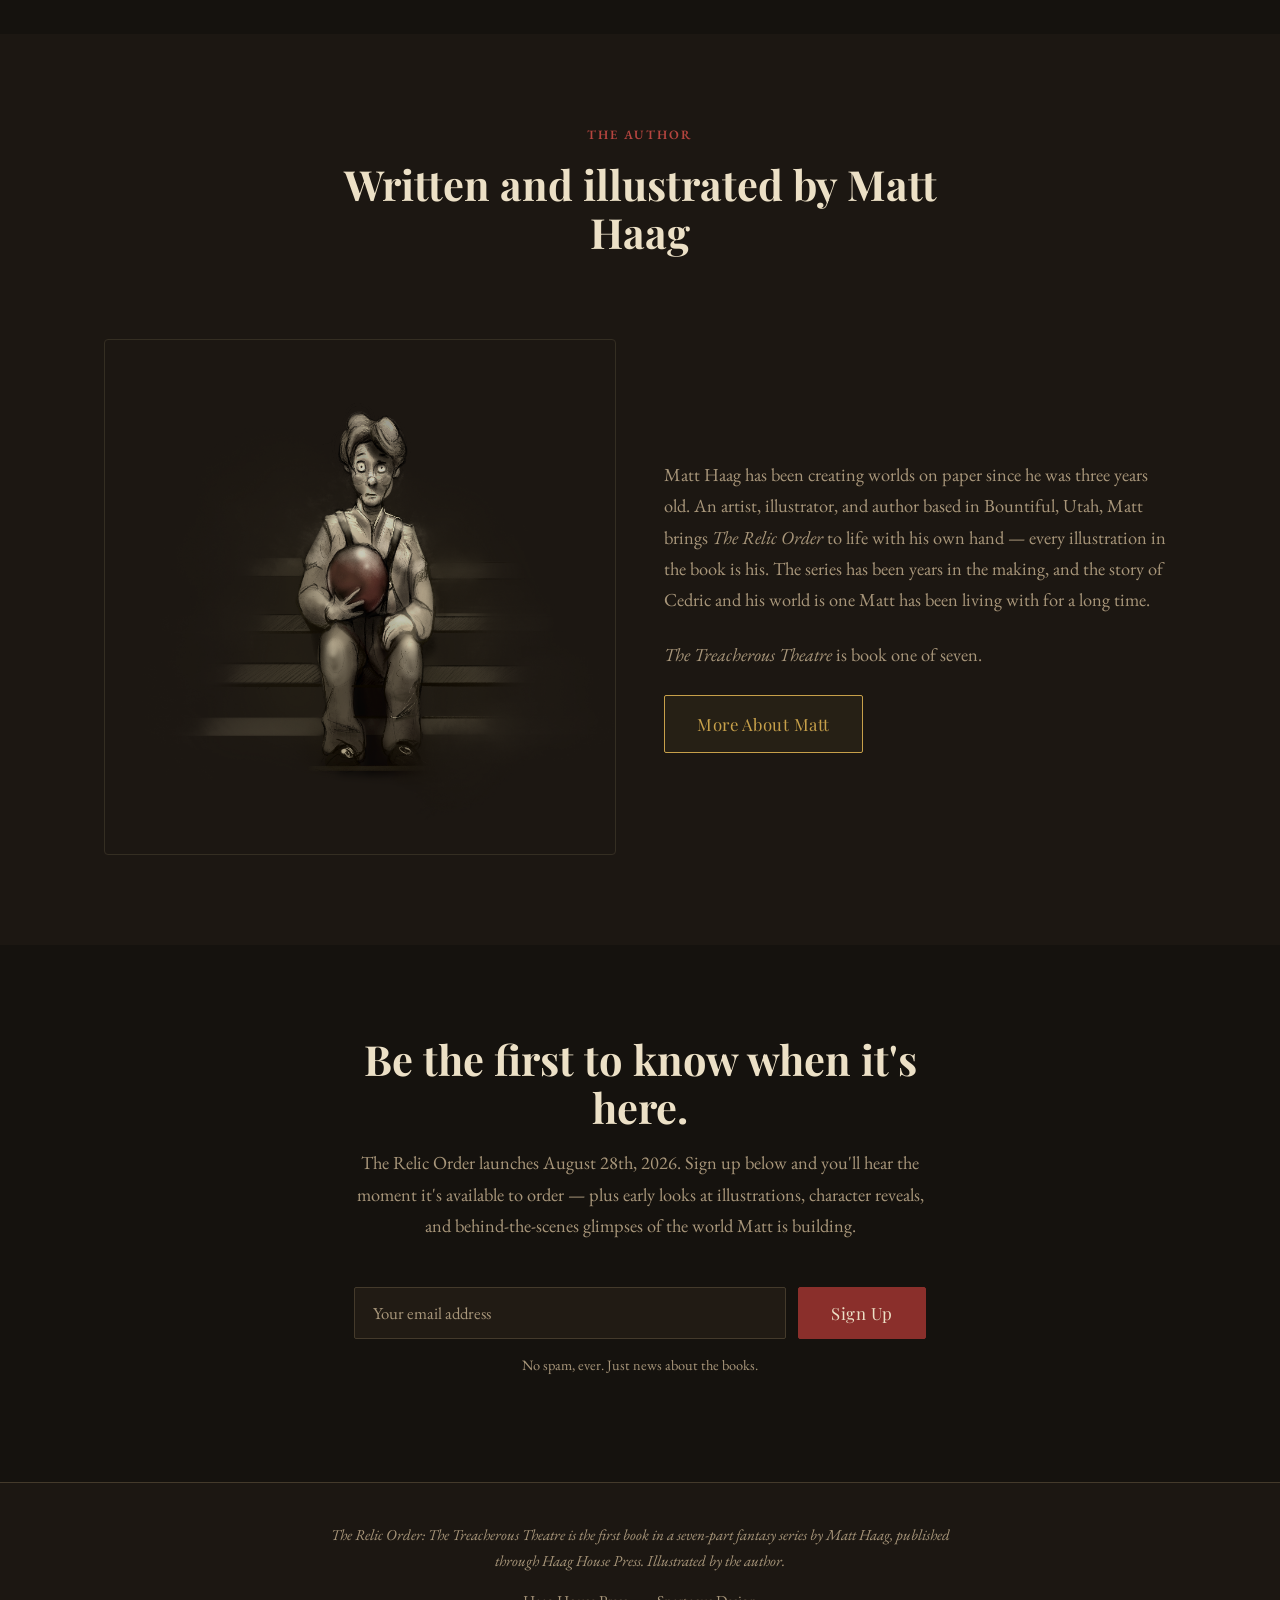
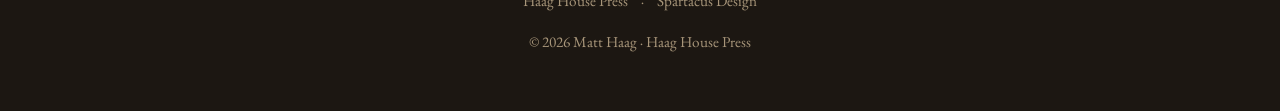
==== commit abed15bc: "Add character art for Cedric, Suzy, Oliver, and new character Hopscotch Co-Authored-By: Claude Sonne" ====
--- a/relic-order.html
+++ b/relic-order.html
@@ -92,24 +92,31 @@
     <p class="lede">&nbsp;</p>
     <div class="character-grid">
       <div class="character-card">
-        <div class="character-art placeholder">Character art coming soon<br>(swap in Cedric illustration)</div>
+        <div class="character-art"><img src="assets/images/characters/cedric.jpg" alt="Cedric"></div>
         <div class="character-body">
           <h3>Cedric</h3>
           <p>Thirteen. Orphan. Running out of time. Cedric carries the weight of a broken world on his shoulders, and he's not entirely sure his mind will hold long enough to fix it. Stubborn, clever, and funnier than the situation deserves.</p>
         </div>
       </div>
       <div class="character-card">
-        <div class="character-art placeholder">Character art coming soon<br>(swap in Suzy illustration)</div>
+        <div class="character-art"><img src="assets/images/characters/suzy.jpg" alt="Suzy"></div>
         <div class="character-body">
           <h3>Suzy</h3>
           <p>Fierce, fast, and refuses to be left behind. Suzy brings the kind of courage that doesn't pause to count the odds.</p>
         </div>
       </div>
       <div class="character-card">
-        <div class="character-art placeholder">Character art coming soon<br>(swap in Oliver illustration)</div>
+        <div class="character-art"><img src="assets/images/characters/oliver.jpg" alt="Oliver"></div>
         <div class="character-body">
           <h3>Oliver</h3>
           <p>The quiet one. The one who notices everything everyone else misses. You'll want Oliver on your side before this is over.</p>
+        </div>
+      </div>
+      <div class="character-card">
+        <div class="character-art"><img src="assets/images/characters/hopscotch.jpg" alt="Hopscotch"></div>
+        <div class="character-body">
+          <h3>Hopscotch</h3>
+          <p>She's been betrayed before, and she's learned a thing or two since. Her clever mind will help the gang get out of any tough spot they'll most definitely get into.</p>
         </div>
       </div>
     </div>
--- a/style.css
+++ b/style.css
@@ -286,7 +286,7 @@
 /* ---------- Character cards ---------- */
 .character-grid {
   display: grid;
-  grid-template-columns: repeat(3, 1fr);
+  grid-template-columns: repeat(4, 1fr);
   gap: 28px;
   max-width: var(--max-width);
   margin: 0 auto;
@@ -407,8 +407,12 @@
 .author-block .prose p { color: var(--text-muted); }
 
 /* ---------- Responsive ---------- */
+@media (min-width: 601px) and (max-width: 1099px) {
+  .character-grid { grid-template-columns: repeat(2, 1fr); }
+}
 @media (max-width: 860px) {
-  .info-grid, .character-grid { grid-template-columns: 1fr; }
+  .info-grid { grid-template-columns: 1fr; }
+  .character-grid { grid-template-columns: 1fr; }
   .book-teaser, .author-block { grid-template-columns: 1fr; }
   .nav-links {
     position: absolute;
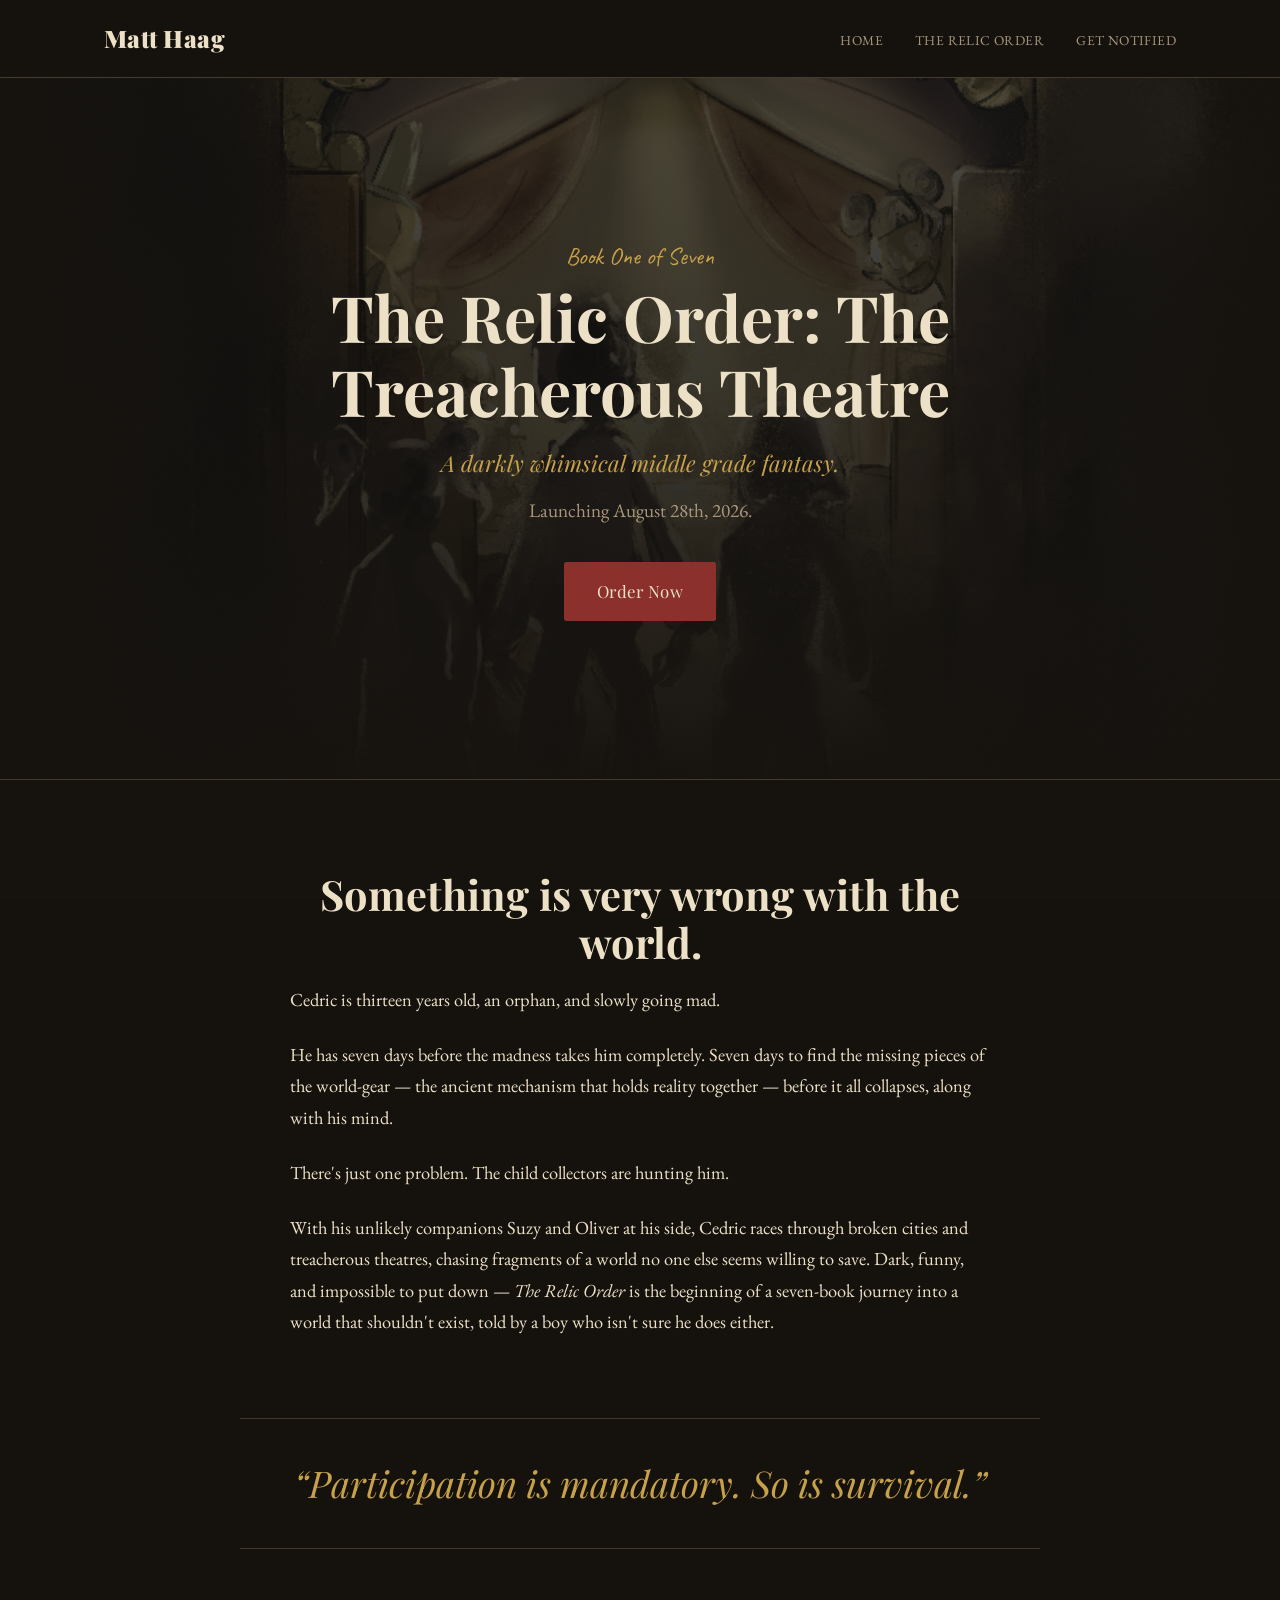
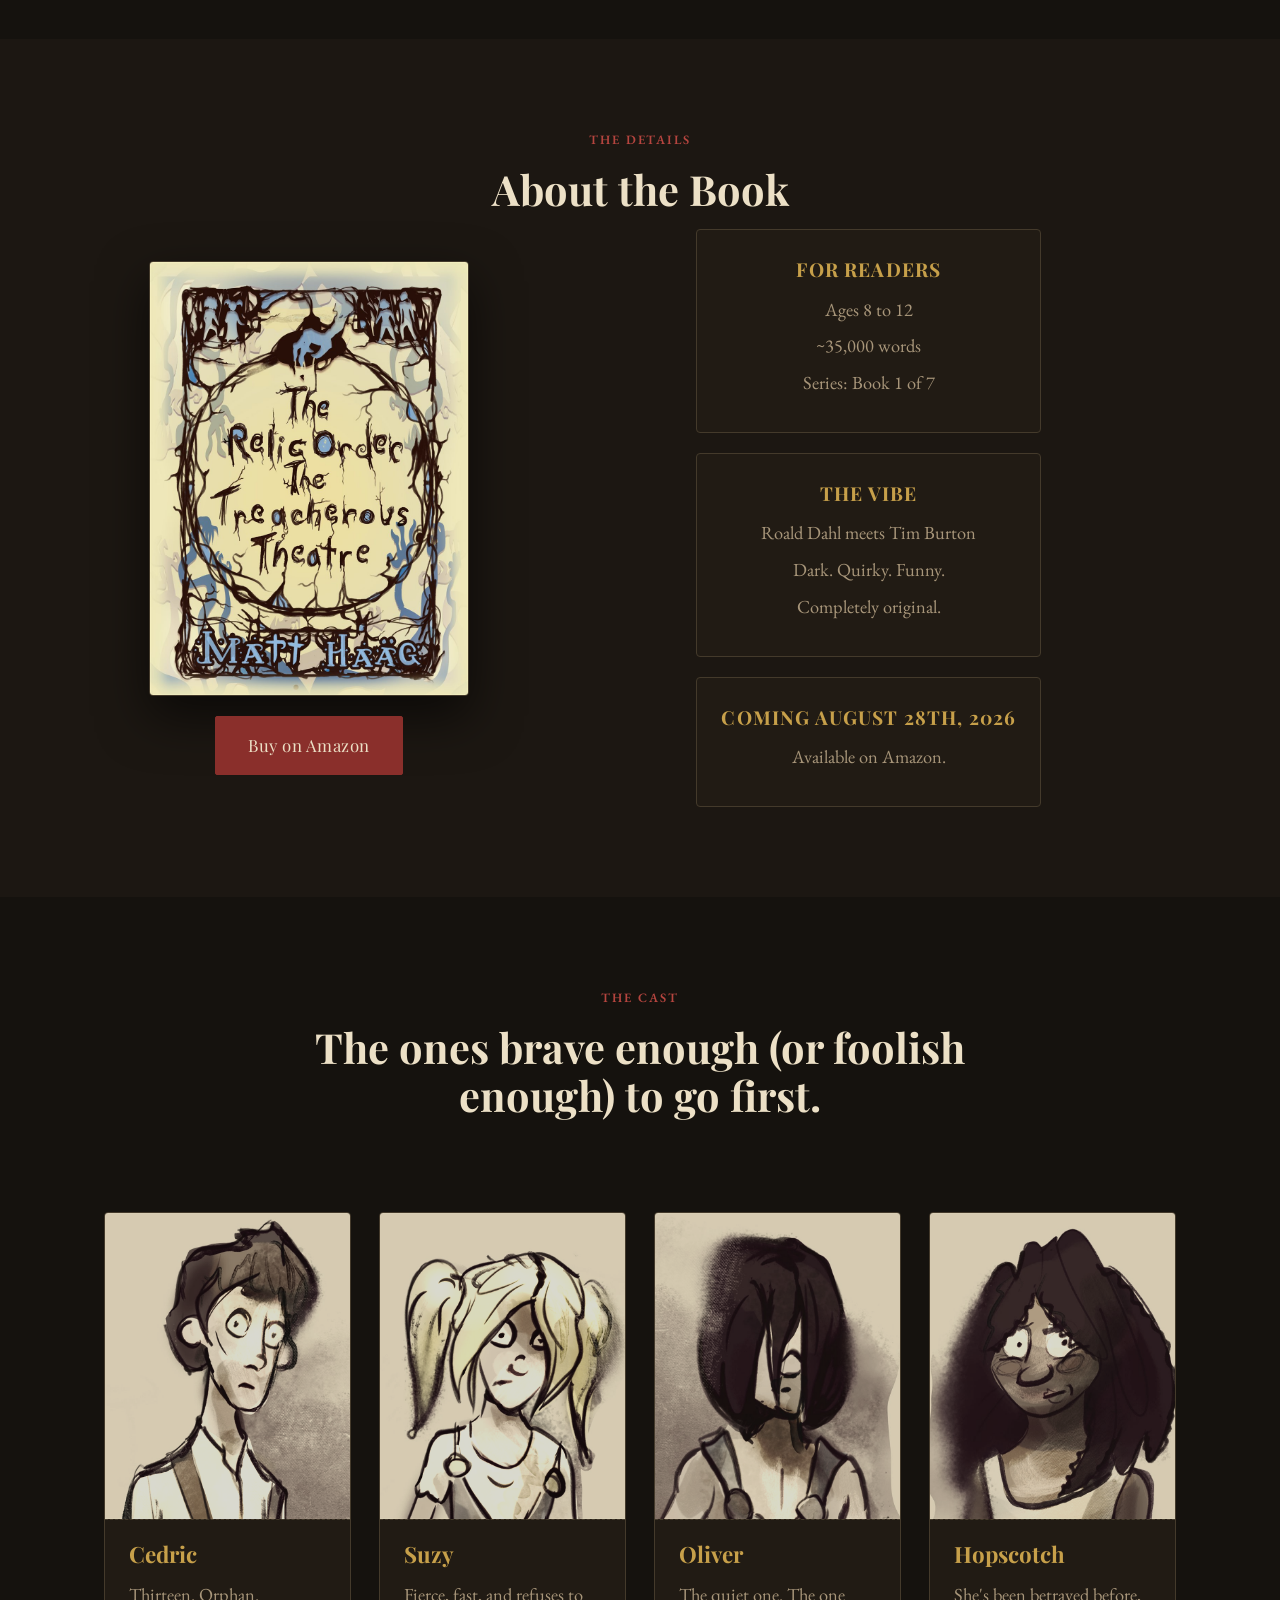
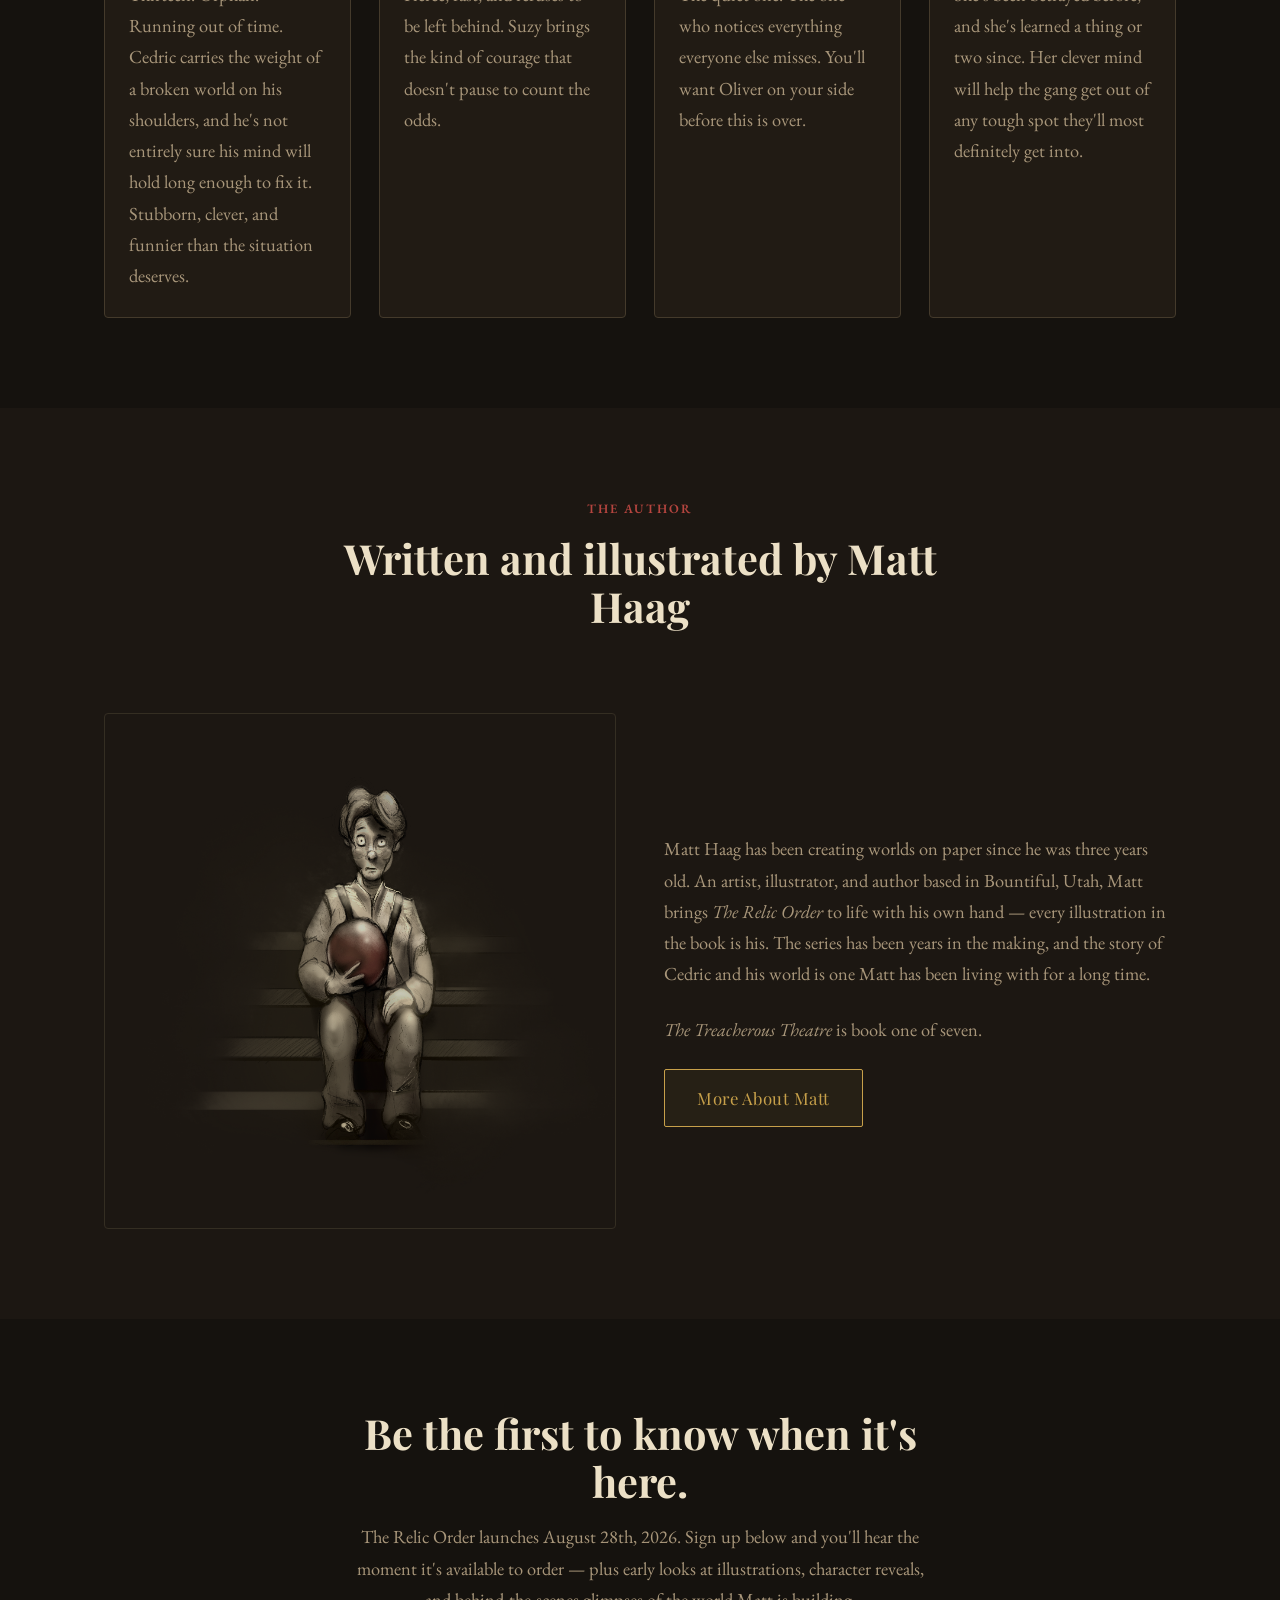
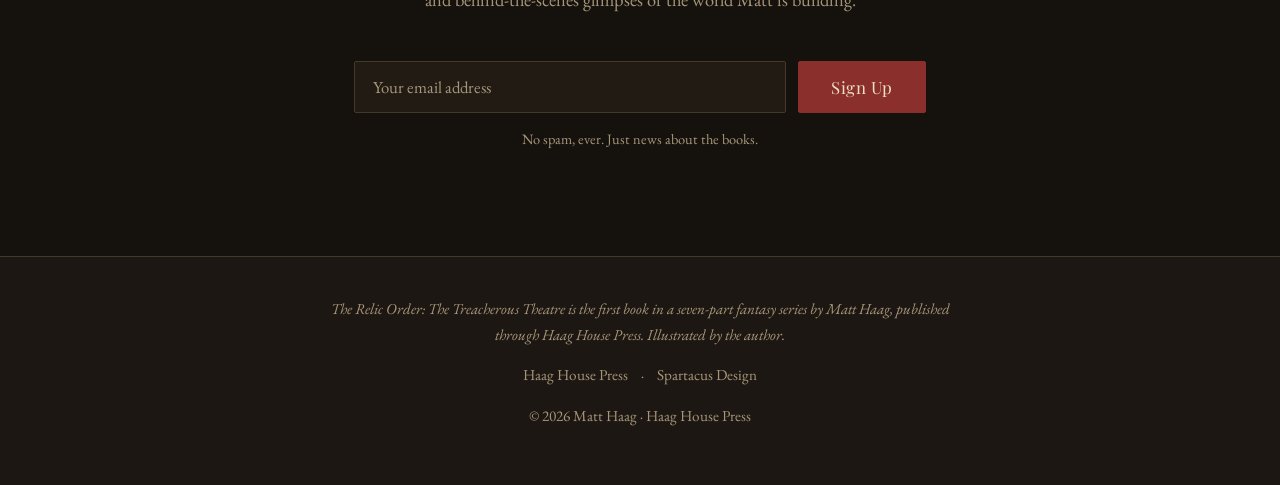
==== commit fc77017a: "Add book cover and Amazon button to About the Book section Co-Authored-By: Claude Sonnet 5 <noreply@" ====
--- a/relic-order.html
+++ b/relic-order.html
@@ -63,22 +63,28 @@
   <div class="container">
     <div class="section-kicker">The Details</div>
     <h2 class="section-heading">About the Book</h2>
-    <div class="info-grid">
-      <div class="info-col">
-        <h3>For Readers</h3>
-        <p>Ages 8 to 12</p>
-        <p>~35,000 words</p>
-        <p>Series: Book 1 of 7</p>
+    <div class="book-details">
+      <div class="book-cover-art">
+        <img src="assets/images/book/cover.jpg" alt="The Relic Order: The Treacherous Theatre — book cover">
+        <a href="https://www.amazon.com/Relic-Order-Treacherous-Theatre-ebook/dp/B0HDGH1M2B/ref=sr_1_1?crid=2QZ3GKDVJNXRY&dib=eyJ2IjoiMSJ9.A_1sIc9hWb0pOPZfN1U1w2Bh2V2qfNwAL7rpy7LcdSPSSe92crLF0OWG6XW5-iWpwSRuNebbU7JHirMaJPWEwg.O-cU3arISRl8NTuPDFfKlGqZR8YJ5nmkrayGKcBR4Uw&dib_tag=se&keywords=matthew+haag&qid=1787602717&sprefix=matthe+haag%2Caps%2C224&sr=8-1" class="btn btn-solid" target="_blank" rel="noopener">Buy on Amazon</a>
       </div>
-      <div class="info-col">
-        <h3>The Vibe</h3>
-        <p>Roald Dahl meets Tim Burton</p>
-        <p>Dark. Quirky. Funny.</p>
-        <p>Completely original.</p>
-      </div>
-      <div class="info-col">
-        <h3>Coming August 28th, 2026</h3>
-        <p>Available on Amazon.</p>
+      <div class="info-grid">
+        <div class="info-col">
+          <h3>For Readers</h3>
+          <p>Ages 8 to 12</p>
+          <p>~35,000 words</p>
+          <p>Series: Book 1 of 7</p>
+        </div>
+        <div class="info-col">
+          <h3>The Vibe</h3>
+          <p>Roald Dahl meets Tim Burton</p>
+          <p>Dark. Quirky. Funny.</p>
+          <p>Completely original.</p>
+        </div>
+        <div class="info-col">
+          <h3>Coming August 28th, 2026</h3>
+          <p>Available on Amazon.</p>
+        </div>
       </div>
     </div>
   </div>
--- a/style.css
+++ b/style.css
@@ -259,6 +259,30 @@
   padding: 0.9em 0;
 }
 
+/* ---------- Book details (cover + info block) ---------- */
+.book-details {
+  display: grid;
+  grid-template-columns: 0.8fr 1.2fr;
+  gap: 48px;
+  align-items: center;
+  max-width: var(--max-width);
+  margin: 0 auto;
+}
+.book-cover-art {
+  display: flex;
+  flex-direction: column;
+  align-items: center;
+  gap: 20px;
+}
+.book-cover-art img {
+  width: 100%;
+  max-width: 320px;
+  border: 1px solid var(--border);
+  border-radius: 4px;
+  box-shadow: 0 20px 50px var(--shadow);
+}
+.book-details .info-grid { grid-template-columns: 1fr; gap: 20px; }
+
 /* ---------- Three-column info block ---------- */
 .info-grid {
   display: grid;
@@ -413,7 +437,7 @@
 @media (max-width: 860px) {
   .info-grid { grid-template-columns: 1fr; }
   .character-grid { grid-template-columns: 1fr; }
-  .book-teaser, .author-block { grid-template-columns: 1fr; }
+  .book-teaser, .author-block, .book-details { grid-template-columns: 1fr; }
   .nav-links {
     position: absolute;
     top: 100%;
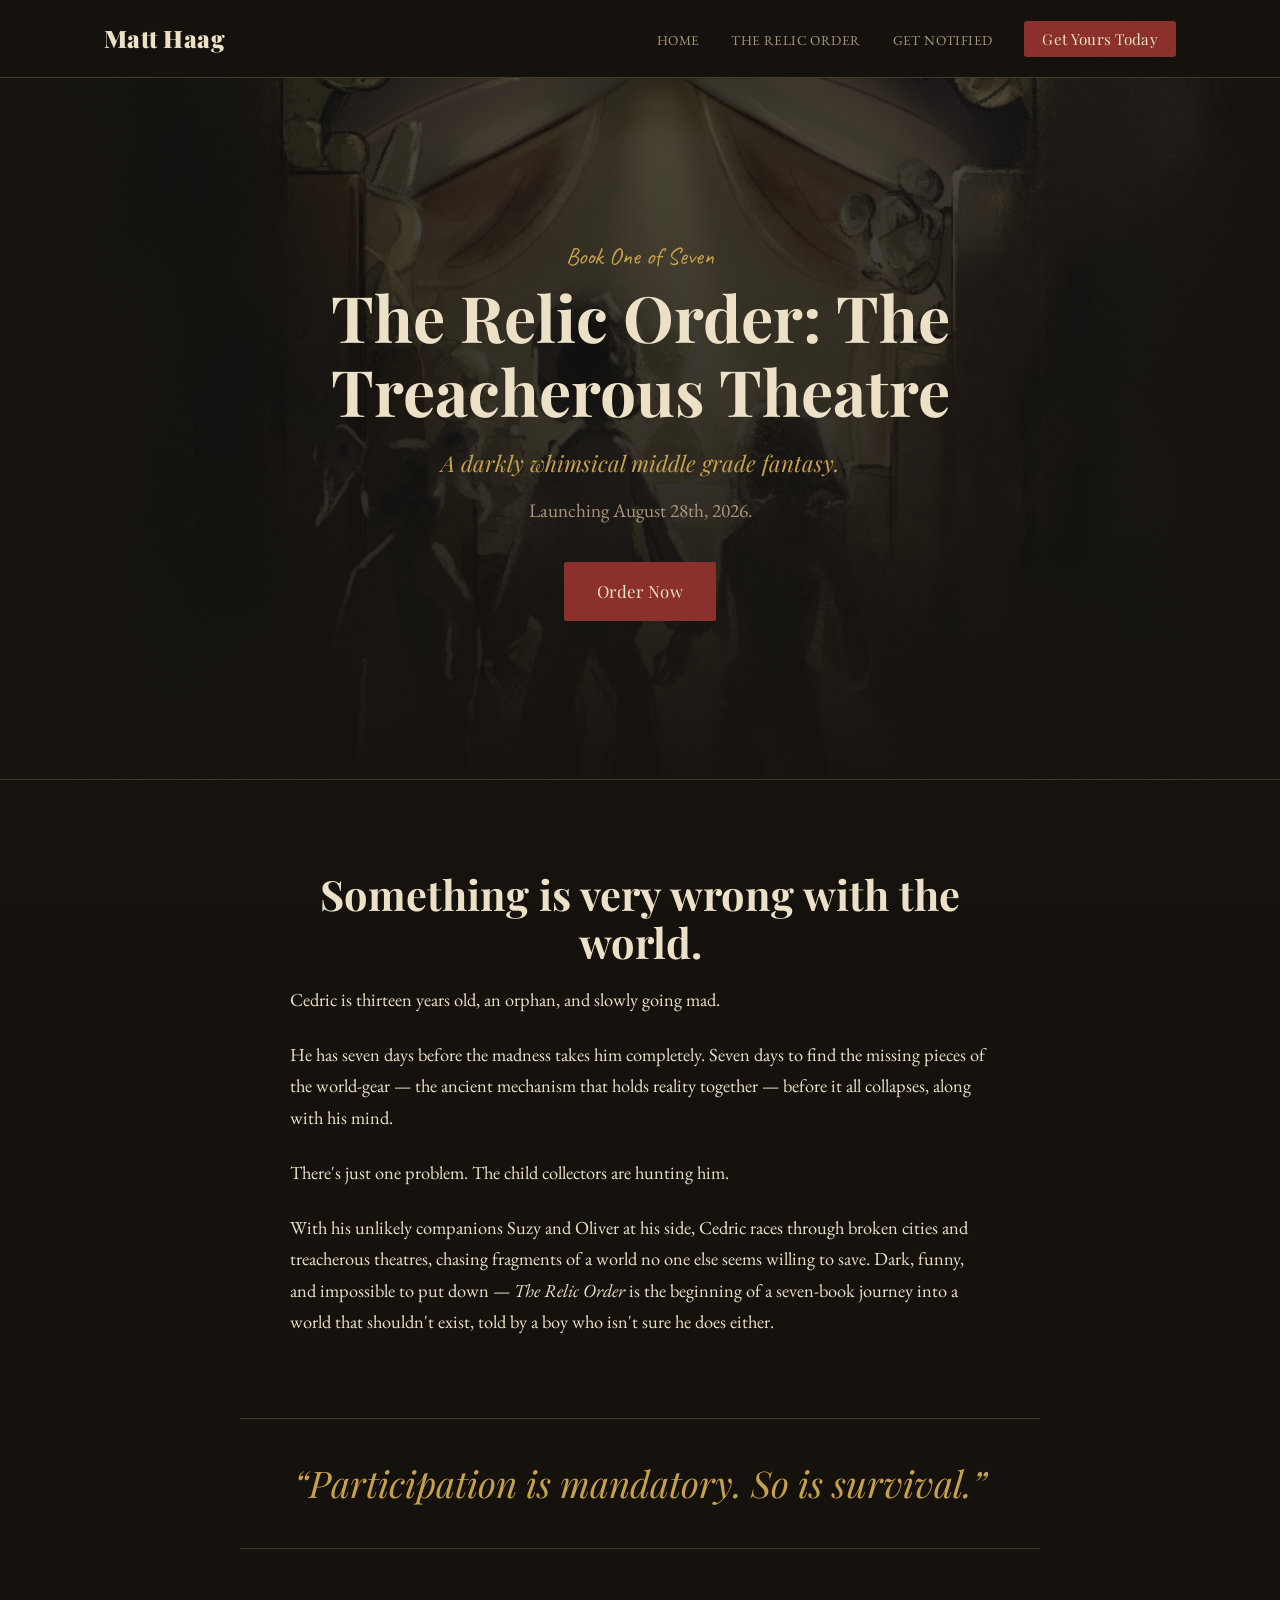
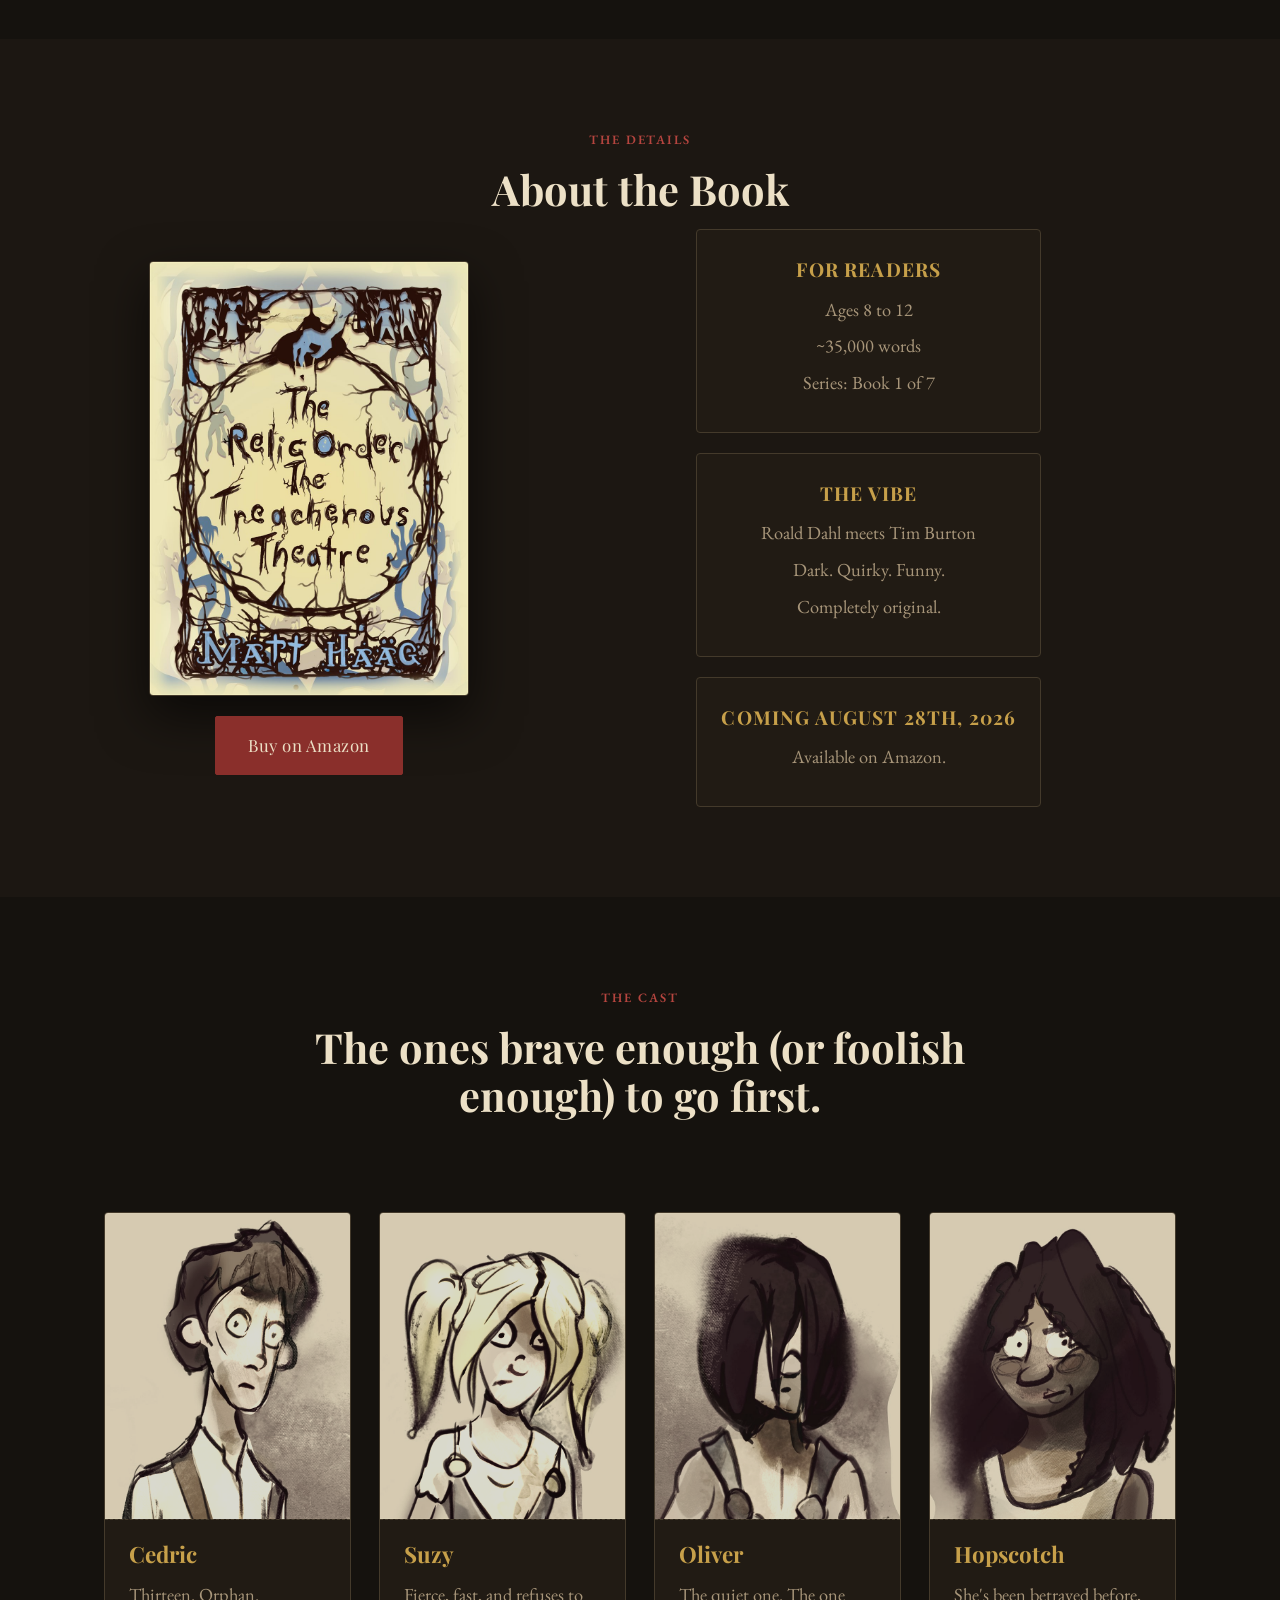
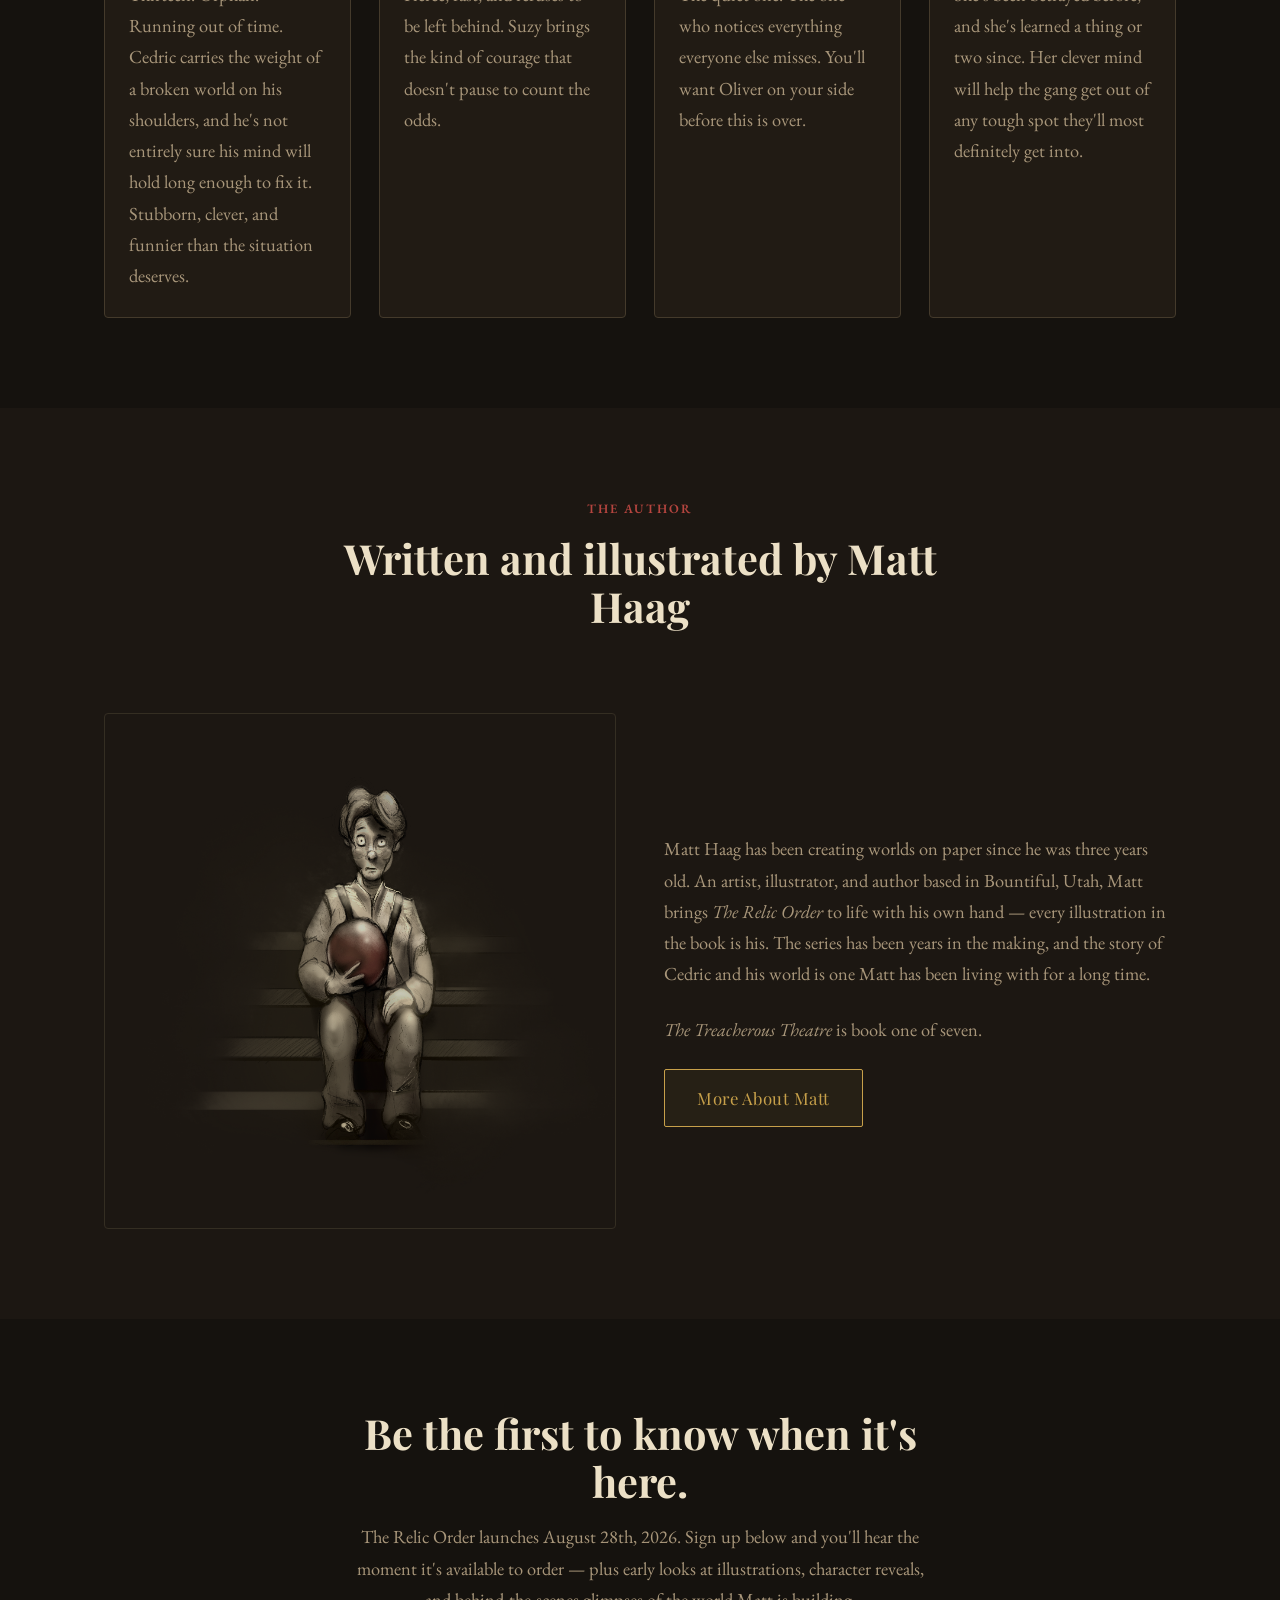
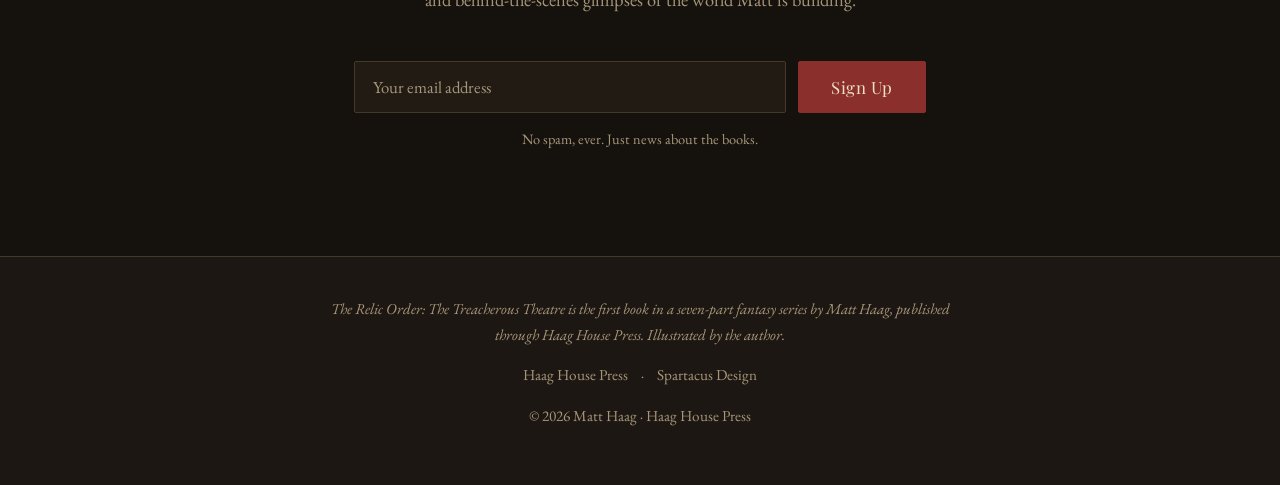
==== commit 71c3845b: "Add "Get Yours Today" nav CTA linking to Amazon Co-Authored-By: Claude Sonnet 5 <noreply@anthropic.c" ====
--- a/relic-order.html
+++ b/relic-order.html
@@ -28,6 +28,7 @@
       <li><a href="index.html">Home</a></li>
       <li><a href="relic-order.html">The Relic Order</a></li>
       <li><a href="#notify">Get Notified</a></li>
+      <li><a href="https://www.amazon.com/Relic-Order-Treacherous-Theatre-ebook/dp/B0HDGH1M2B/ref=sr_1_1?crid=2QZ3GKDVJNXRY&dib=eyJ2IjoiMSJ9.A_1sIc9hWb0pOPZfN1U1w2Bh2V2qfNwAL7rpy7LcdSPSSe92crLF0OWG6XW5-iWpwSRuNebbU7JHirMaJPWEwg.O-cU3arISRl8NTuPDFfKlGqZR8YJ5nmkrayGKcBR4Uw&dib_tag=se&keywords=matthew+haag&qid=1787602717&sprefix=matthe+haag%2Caps%2C224&sr=8-1" class="nav-cta" target="_blank" rel="noopener">Get Yours Today</a></li>
     </ul>
   </nav>
 </header>
--- a/style.css
+++ b/style.css
@@ -107,6 +107,18 @@
   font-size: 0.85rem;
 }
 .nav-links a:hover { color: var(--accent-gold); }
+
+.nav-links a.nav-cta {
+  background: var(--accent-red);
+  color: var(--text);
+  padding: 8px 18px;
+  border-radius: 3px;
+  text-transform: none;
+  font-family: 'Playfair Display', serif;
+  font-size: 0.95rem;
+  letter-spacing: 0.02em;
+}
+.nav-links a.nav-cta:hover { background: var(--accent-red-bright); color: #fff; }
 
 .nav-toggle {
   display: none;
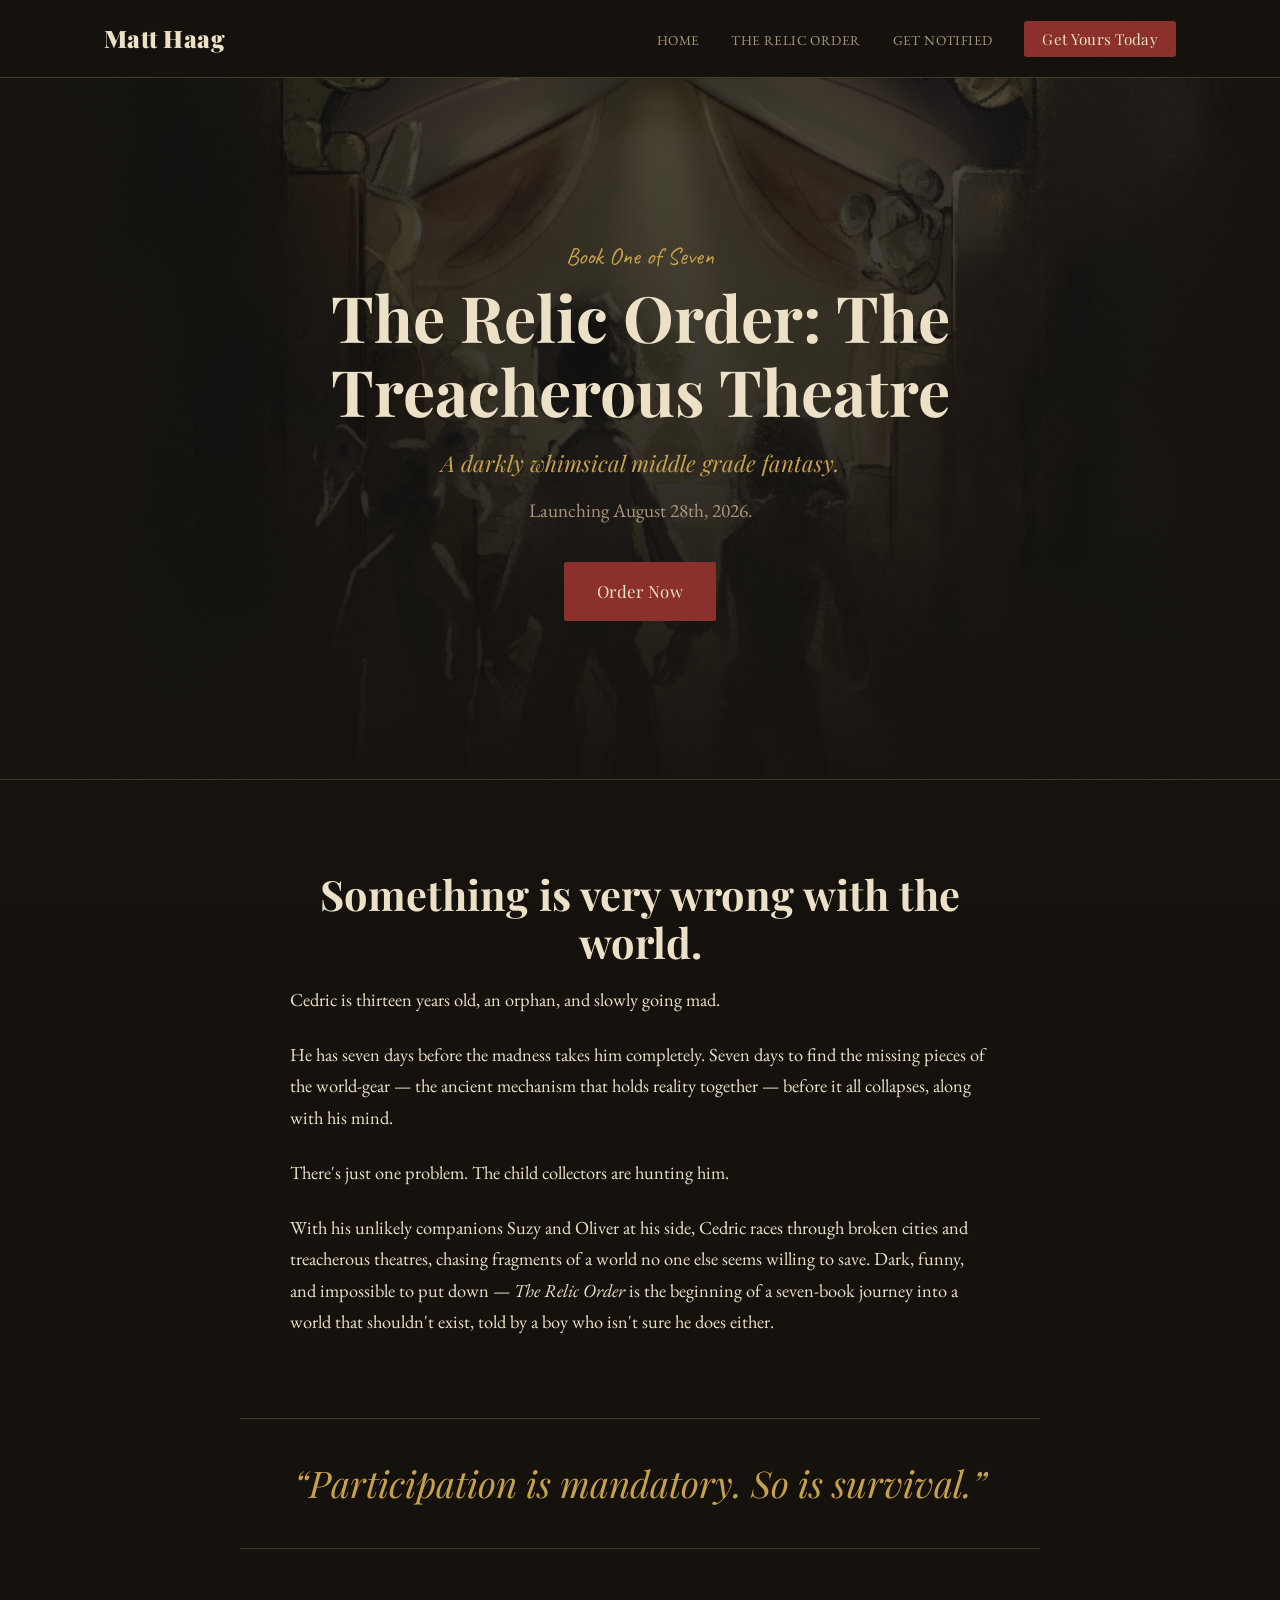
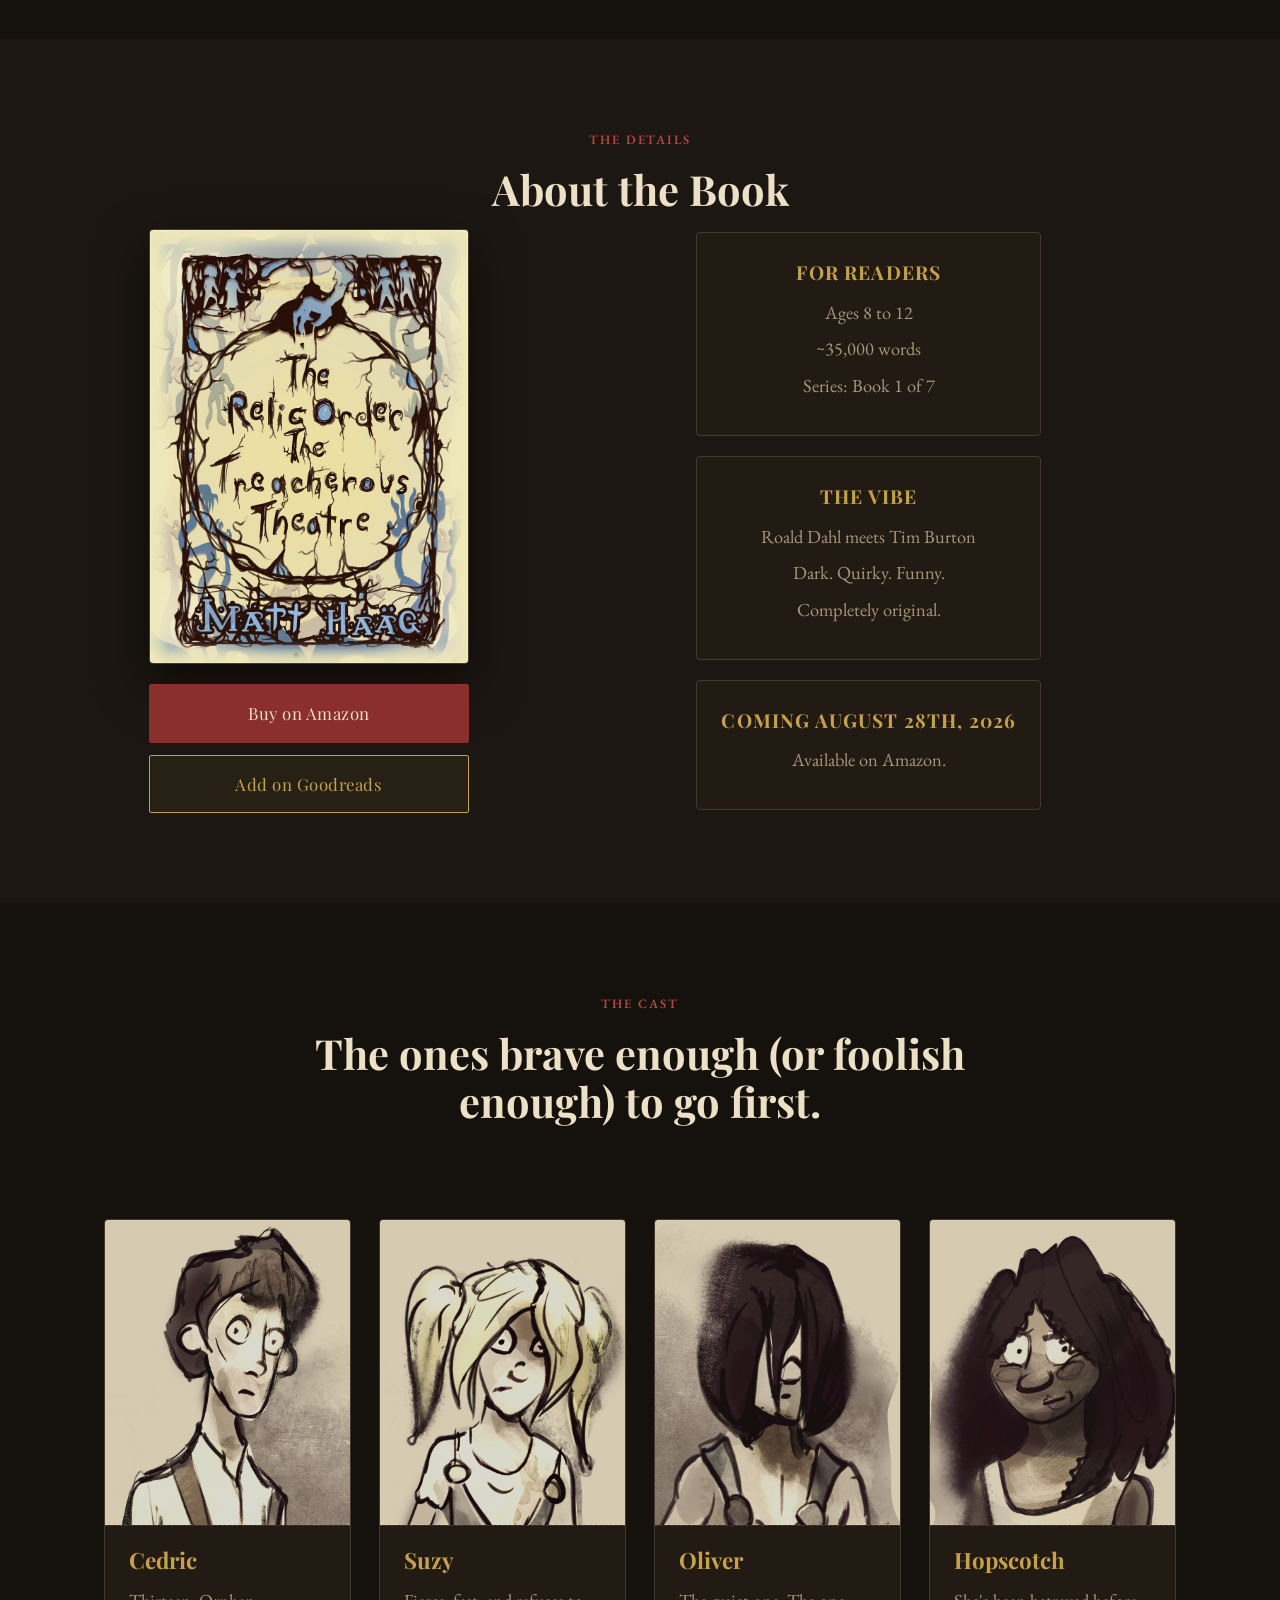
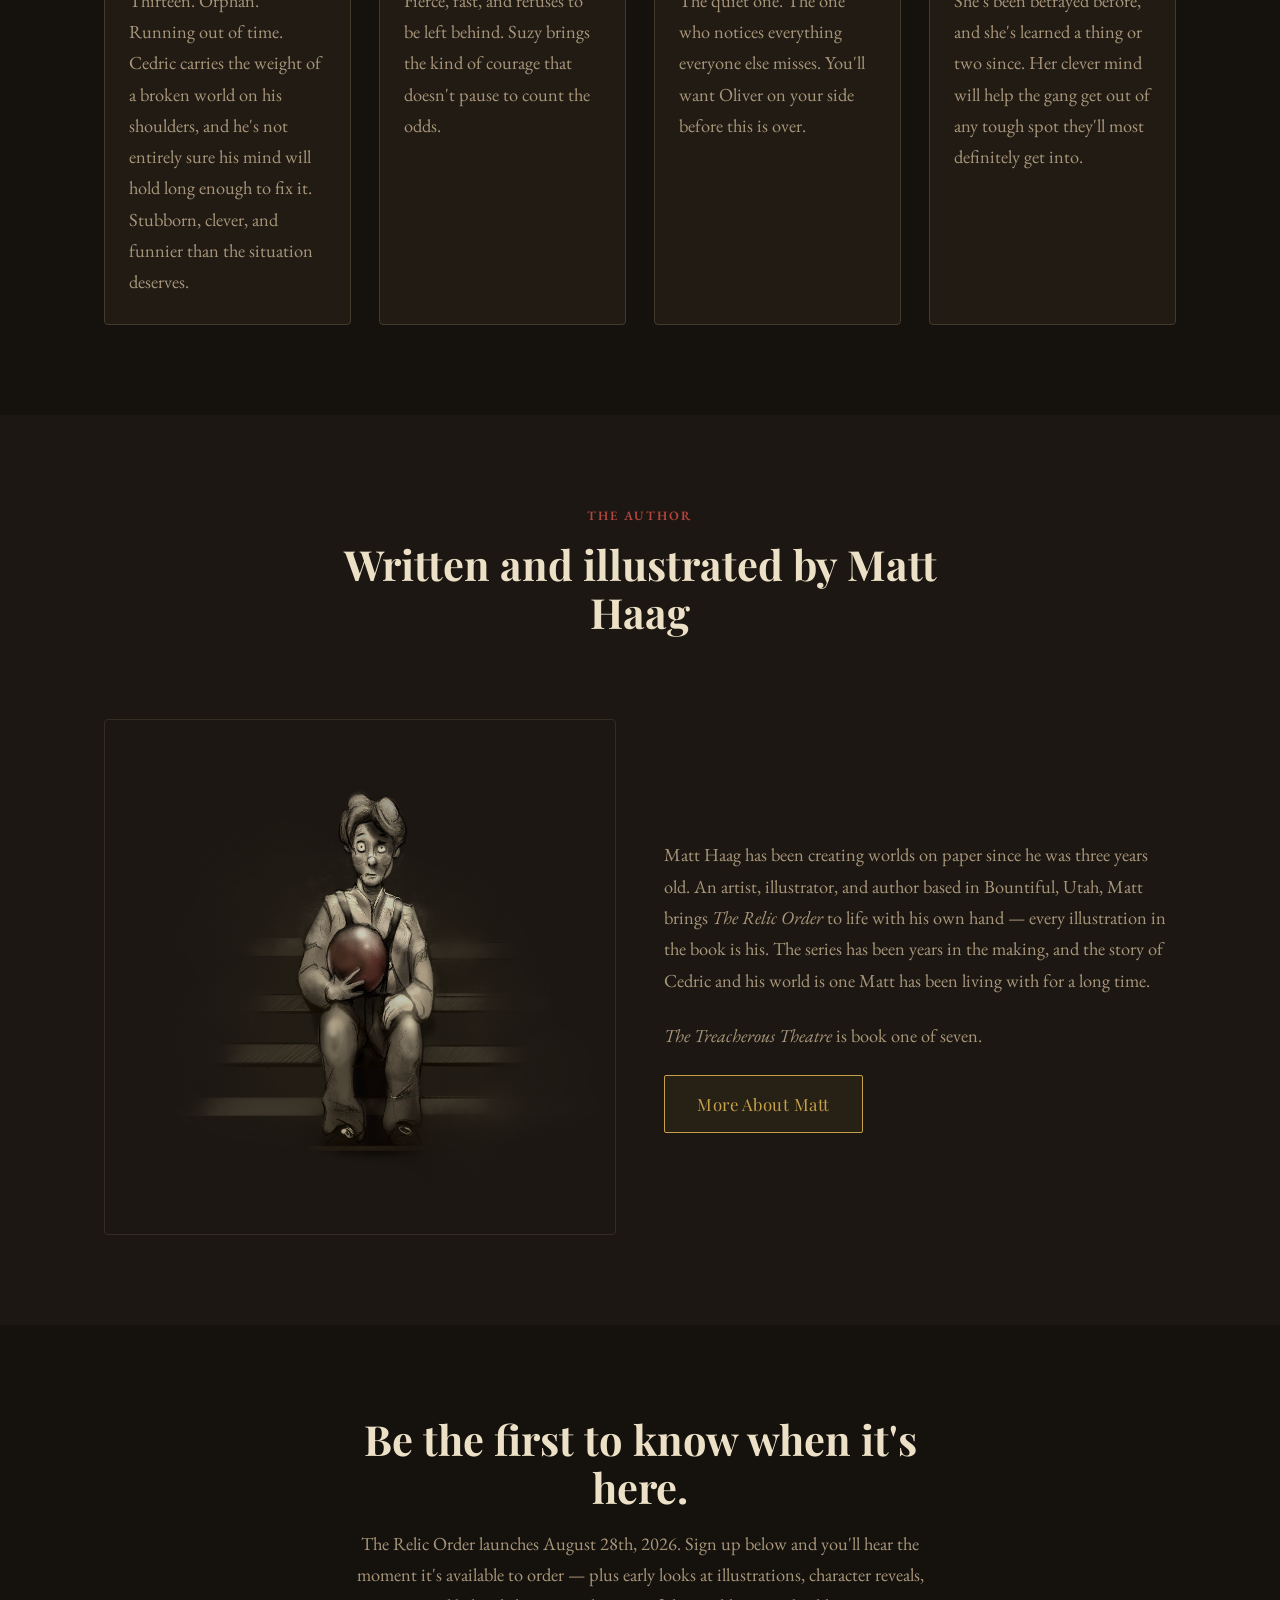
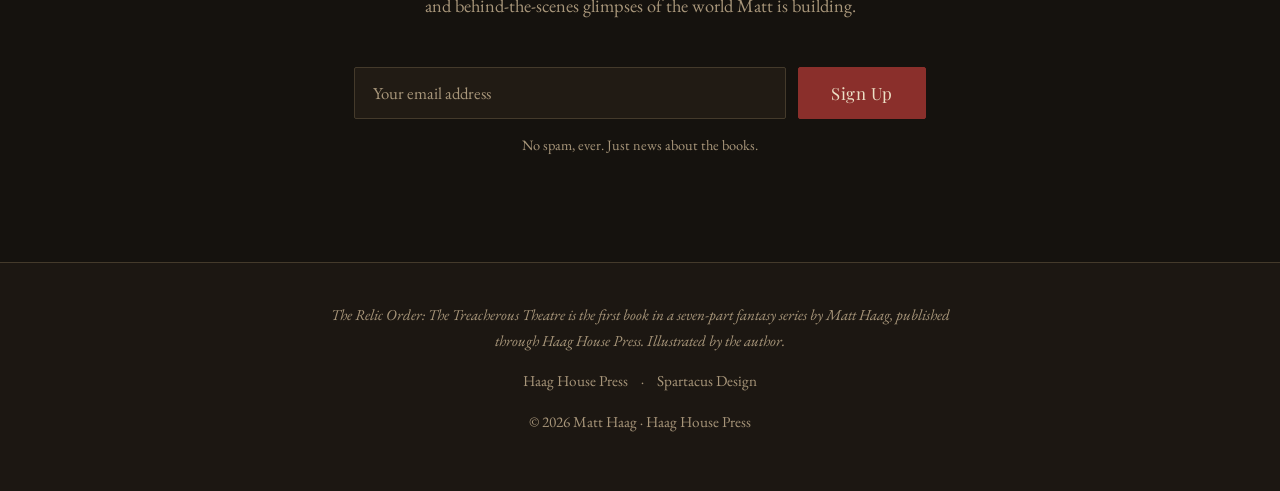
==== commit 9cd65181: "Add Goodreads button next to Amazon in About the Book section Co-Authored-By: Claude Sonnet 5 <norep" ====
--- a/relic-order.html
+++ b/relic-order.html
@@ -5,16 +5,60 @@
 <meta name="viewport" content="width=device-width, initial-scale=1.0">
 
 <title>The Relic Order: The Treacherous Theatre | Matt Haag</title>
-<meta name="description" content="A darkly whimsical middle grade fantasy by artist and author Matt Haag. Book One of The Relic Order series launches August 28th, 2026. For readers ages 8 to 12.">
+<meta name="description" content="A darkly whimsical middle grade fantasy by artist and author Matt Haag. Book One of The Relic Order series launches August 28th, 2026. For readers ages 8 to 12. Available now on Amazon.">
 <meta name="keywords" content="The Relic Order, The Treacherous Theatre, Matt Haag, middle grade fantasy 2026, children's fantasy book, illustrated novel, fantasy series for kids, Spartacus Design, Haag House Press, Roald Dahl Tim Burton">
+<link rel="canonical" href="https://relicorderbook.com/relic-order">
+
+<!-- Favicons -->
+<link rel="icon" type="image/png" sizes="512x512" href="assets/images/site/favicon-512.png">
+<link rel="icon" type="image/png" sizes="32x32" href="assets/images/site/favicon-32.png">
+<link rel="icon" type="image/png" sizes="16x16" href="assets/images/site/favicon-16.png">
+<link rel="apple-touch-icon" sizes="180x180" href="assets/images/site/apple-touch-icon.png">
+
+<!-- Fonts -->
+<link rel="preconnect" href="https://fonts.googleapis.com">
+<link rel="preconnect" href="https://fonts.gstatic.com" crossorigin>
+<link rel="stylesheet" href="https://fonts.googleapis.com/css2?family=Playfair+Display:ital,wght@0,500;0,700;0,900;1,600&family=EB+Garamond:ital,wght@0,400;0,500;0,600;1,400&family=Caveat:wght@600&display=swap">
 
 <!-- Social sharing -->
 <meta property="og:title" content="The Relic Order: The Treacherous Theatre | Matt Haag">
-<meta property="og:description" content="A darkly whimsical middle grade fantasy. Book One of The Relic Order series launches August 28th, 2026.">
+<meta property="og:description" content="A darkly whimsical middle grade fantasy. Book One of The Relic Order series launches August 28th, 2026. Available now on Amazon.">
 <meta property="og:type" content="book">
-<!-- TODO: swap this for the finished book-cover export from Canva, 1200x630 -->
-<meta property="og:image" content="assets/images/site/theatre-entrance.png">
+<meta property="og:url" content="https://relicorderbook.com/relic-order">
+<meta property="og:site_name" content="The Relic Order">
+<meta property="og:image" content="https://relicorderbook.com/assets/images/site/social-card.jpg">
+<meta property="og:image:width" content="1200">
+<meta property="og:image:height" content="630">
+<meta property="og:image:alt" content="The Relic Order: The Treacherous Theatre — book cover">
 <meta name="twitter:card" content="summary_large_image">
+<meta name="twitter:title" content="The Relic Order: The Treacherous Theatre | Matt Haag">
+<meta name="twitter:description" content="A darkly whimsical middle grade fantasy. Book One of The Relic Order series launches August 28th, 2026. Available now on Amazon.">
+<meta name="twitter:image" content="https://relicorderbook.com/assets/images/site/social-card.jpg">
+
+<!-- Structured data -->
+<script type="application/ld+json">
+{
+  "@context": "https://schema.org",
+  "@type": "Book",
+  "name": "The Relic Order: The Treacherous Theatre",
+  "author": { "@type": "Person", "name": "Matt Haag" },
+  "illustrator": { "@type": "Person", "name": "Matt Haag" },
+  "publisher": { "@type": "Organization", "name": "Haag House Press" },
+  "datePublished": "2026-08-28",
+  "genre": "Middle grade fantasy",
+  "audience": { "@type": "Audience", "suggestedMinAge": 8, "suggestedMaxAge": 12 },
+  "bookFormat": "https://schema.org/EBook",
+  "isPartOf": { "@type": "BookSeries", "name": "The Relic Order", "position": 1 },
+  "image": "https://relicorderbook.com/assets/images/book/cover.jpg",
+  "url": "https://relicorderbook.com/relic-order",
+  "offers": {
+    "@type": "Offer",
+    "url": "https://www.amazon.com/dp/B0HDGH1M2B",
+    "availability": "https://schema.org/InStock",
+    "priceCurrency": "USD"
+  }
+}
+</script>
 
 <link rel="stylesheet" href="style.css">
 </head>
@@ -67,7 +111,10 @@
     <div class="book-details">
       <div class="book-cover-art">
         <img src="assets/images/book/cover.jpg" alt="The Relic Order: The Treacherous Theatre — book cover">
-        <a href="https://www.amazon.com/Relic-Order-Treacherous-Theatre-ebook/dp/B0HDGH1M2B/ref=sr_1_1?crid=2QZ3GKDVJNXRY&dib=eyJ2IjoiMSJ9.A_1sIc9hWb0pOPZfN1U1w2Bh2V2qfNwAL7rpy7LcdSPSSe92crLF0OWG6XW5-iWpwSRuNebbU7JHirMaJPWEwg.O-cU3arISRl8NTuPDFfKlGqZR8YJ5nmkrayGKcBR4Uw&dib_tag=se&keywords=matthew+haag&qid=1787602717&sprefix=matthe+haag%2Caps%2C224&sr=8-1" class="btn btn-solid" target="_blank" rel="noopener">Buy on Amazon</a>
+        <div class="book-cover-buttons">
+          <a href="https://www.amazon.com/Relic-Order-Treacherous-Theatre-ebook/dp/B0HDGH1M2B/ref=sr_1_1?crid=2QZ3GKDVJNXRY&dib=eyJ2IjoiMSJ9.A_1sIc9hWb0pOPZfN1U1w2Bh2V2qfNwAL7rpy7LcdSPSSe92crLF0OWG6XW5-iWpwSRuNebbU7JHirMaJPWEwg.O-cU3arISRl8NTuPDFfKlGqZR8YJ5nmkrayGKcBR4Uw&dib_tag=se&keywords=matthew+haag&qid=1787602717&sprefix=matthe+haag%2Caps%2C224&sr=8-1" class="btn btn-solid" target="_blank" rel="noopener">Buy on Amazon</a>
+          <a href="https://www.goodreads.com/book/show/256580924-the-relic-order" class="btn" target="_blank" rel="noopener">Add on Goodreads</a>
+        </div>
       </div>
       <div class="info-grid">
         <div class="info-col">
--- a/style.css
+++ b/style.css
@@ -2,8 +2,6 @@
    Matt Haag / The Relic Order — Site Styles
    Dark vintage academia. Roald Dahl x Tim Burton.
    ============================================ */
-
-@import url('https://fonts.googleapis.com/css2?family=Playfair+Display:ital,wght@0,500;0,700;0,900;1,600&family=EB+Garamond:ital,wght@0,400;0,500;0,600;1,400&family=Caveat:wght@600&display=swap');
 
 :root {
   --bg: #15120e;
@@ -293,6 +291,14 @@
   border-radius: 4px;
   box-shadow: 0 20px 50px var(--shadow);
 }
+.book-cover-buttons {
+  display: flex;
+  flex-direction: column;
+  gap: 12px;
+  width: 100%;
+  max-width: 320px;
+}
+.book-cover-buttons .btn { text-align: center; }
 .book-details .info-grid { grid-template-columns: 1fr; gap: 20px; }
 
 /* ---------- Three-column info block ---------- */
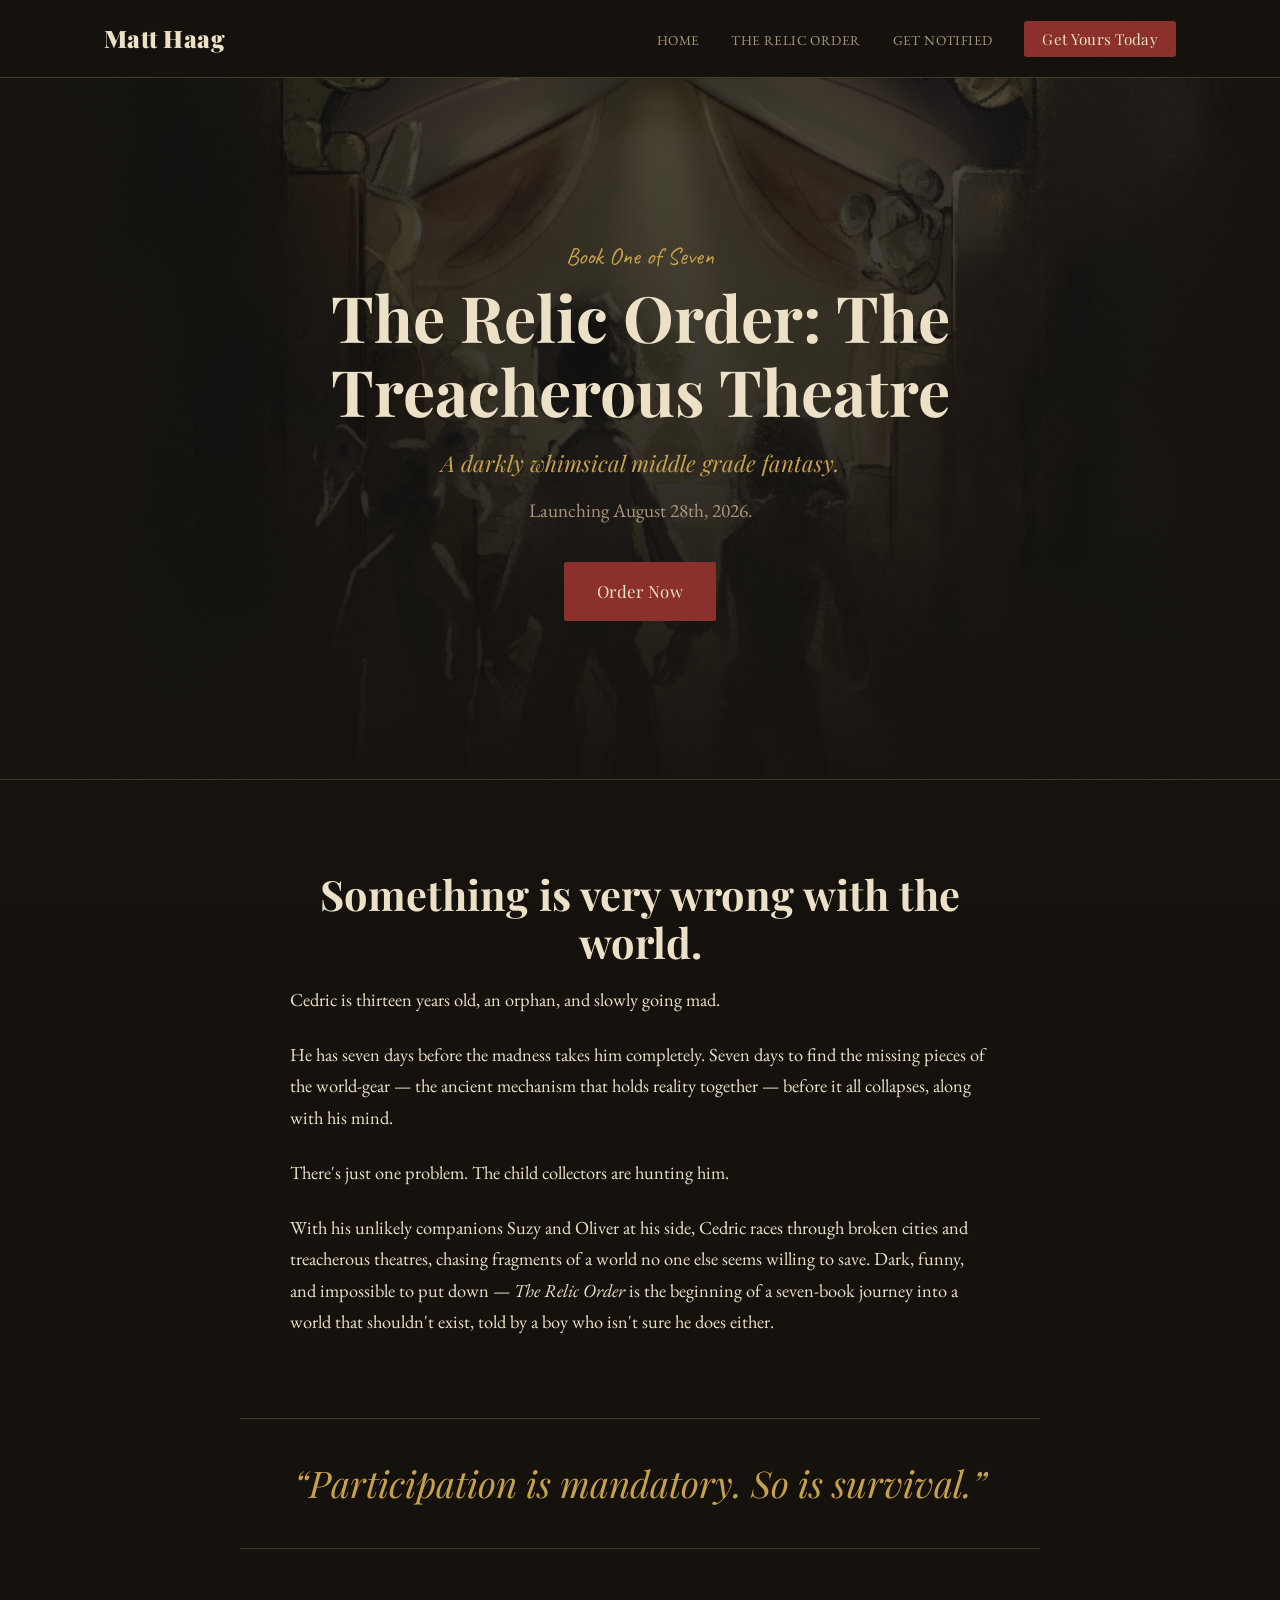
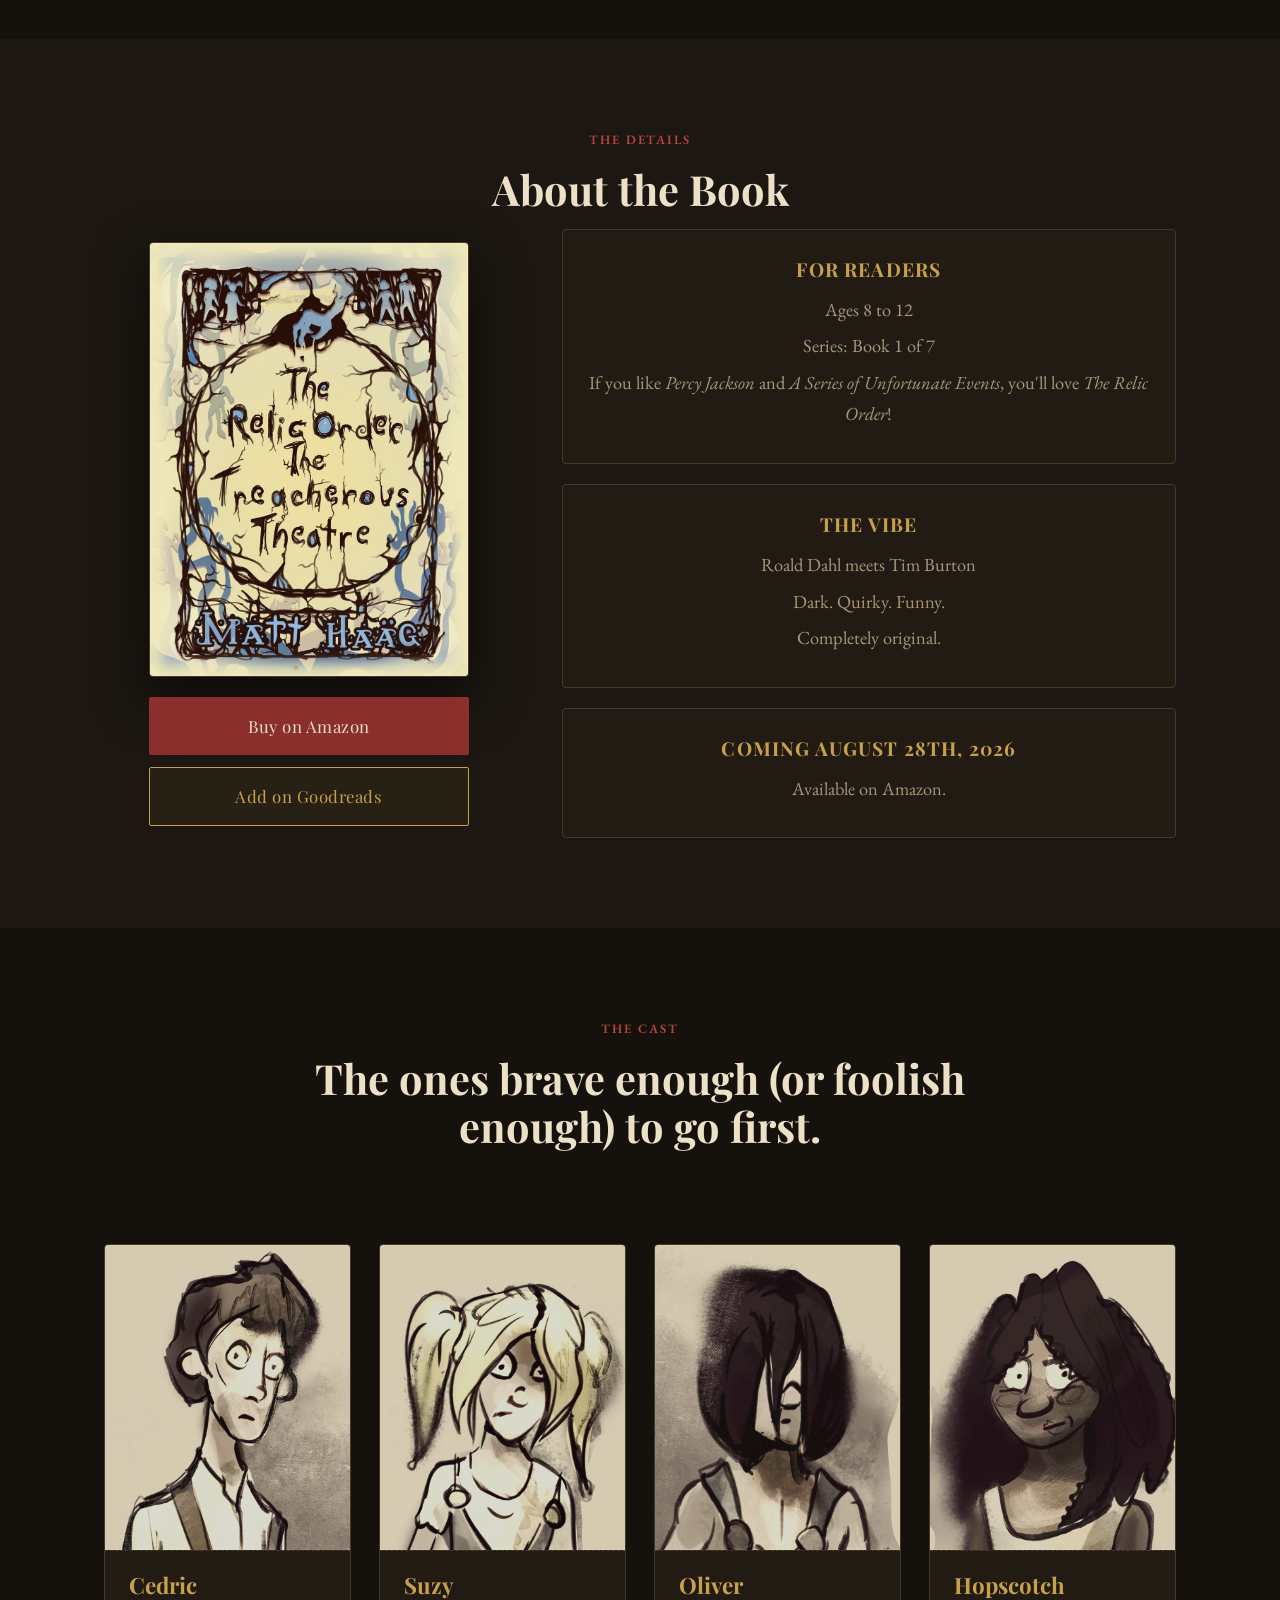
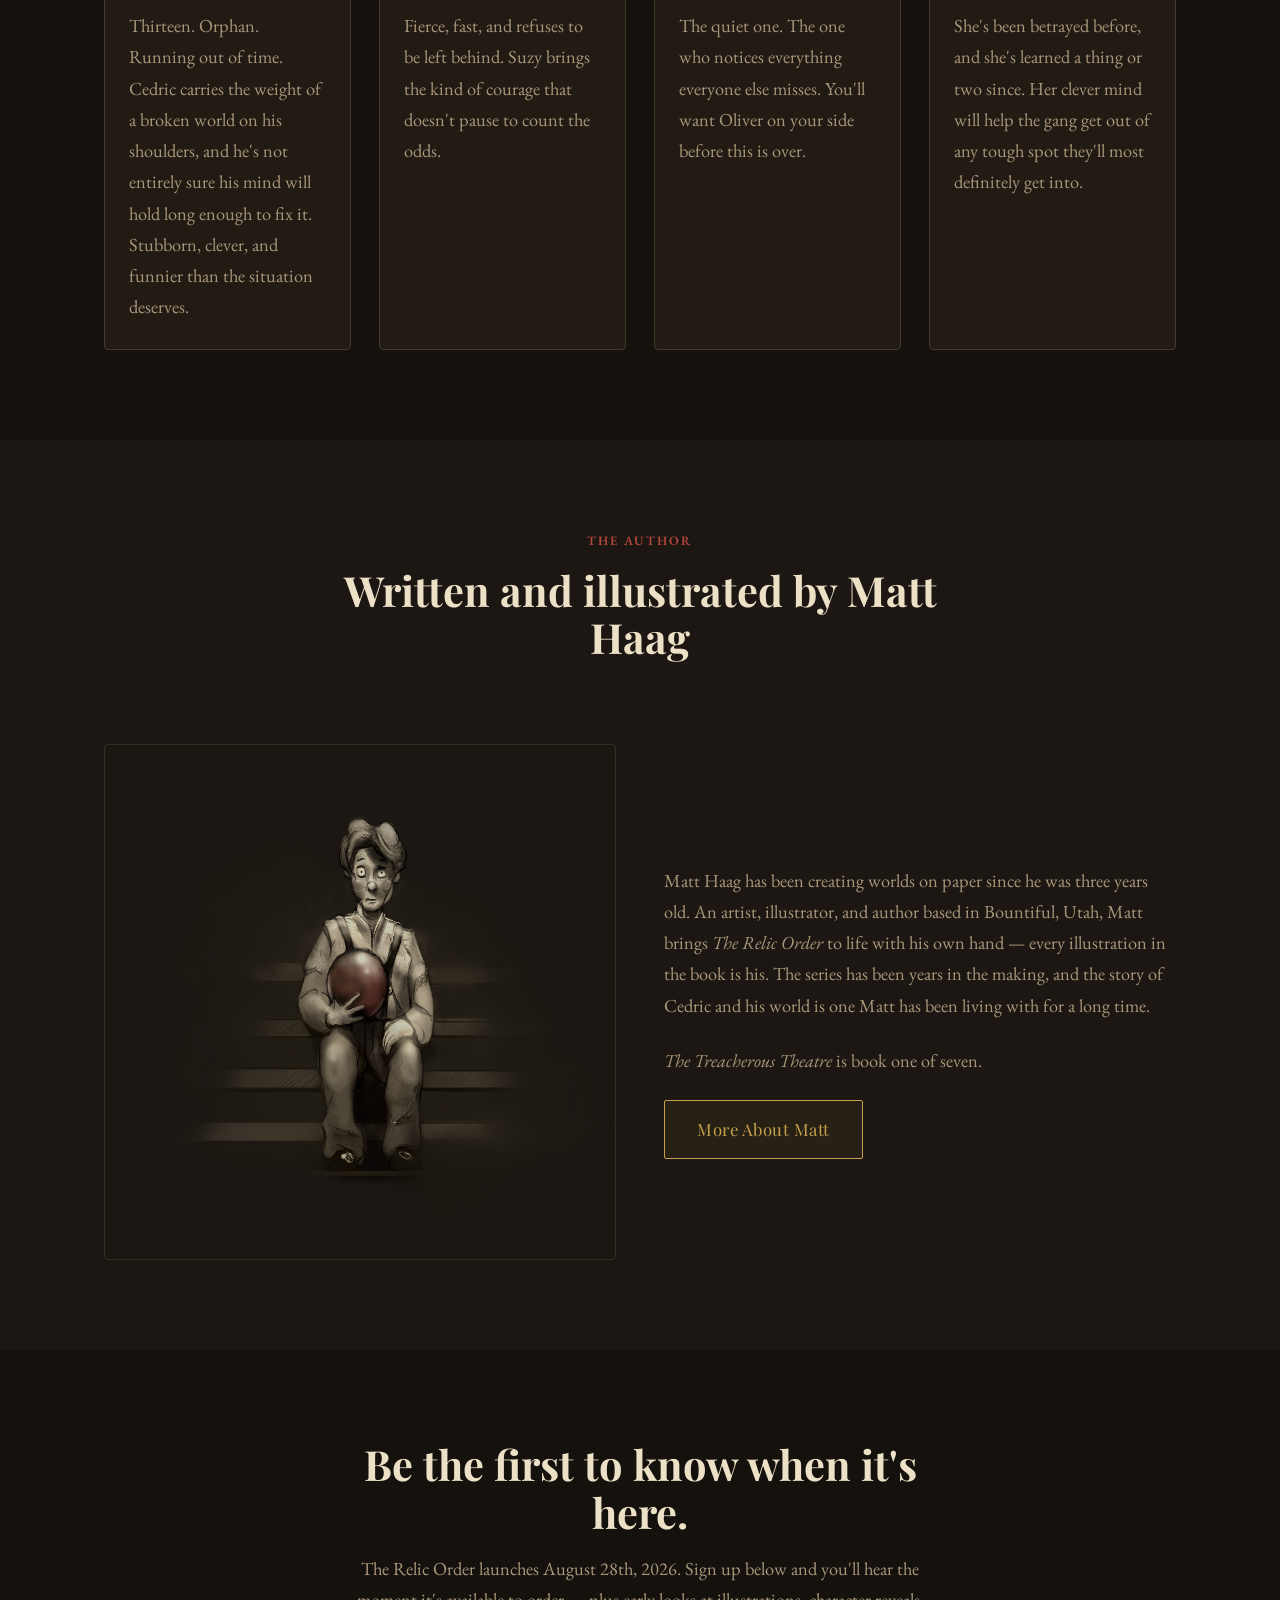
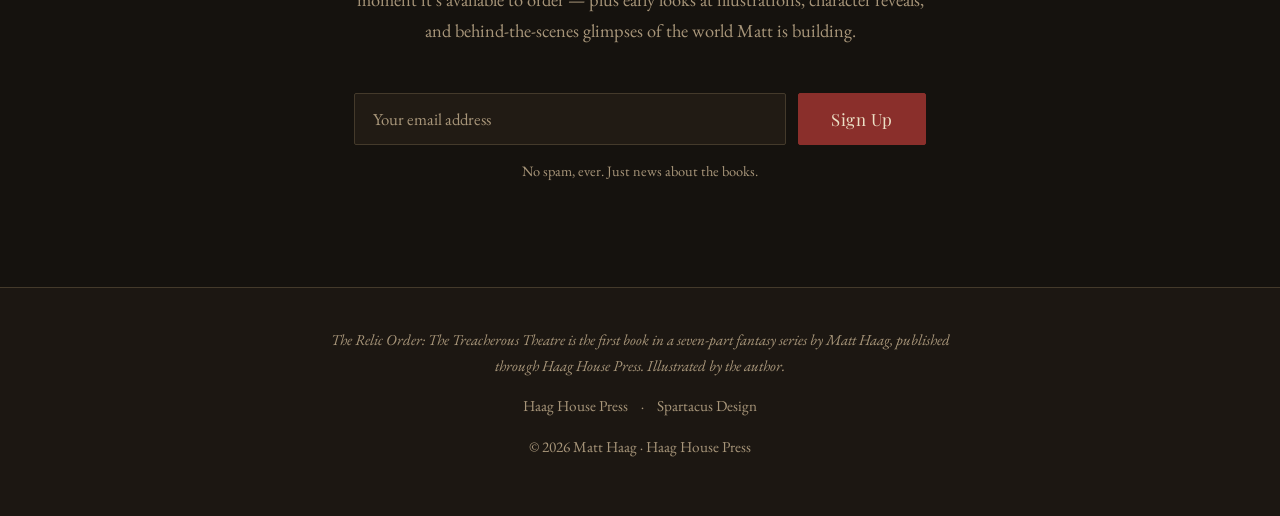
==== commit 6c201640: "Replace word count with comp-title hook in For Readers card Co-Authored-By: Claude Sonnet 5 <noreply" ====
--- a/relic-order.html
+++ b/relic-order.html
@@ -120,8 +120,8 @@
         <div class="info-col">
           <h3>For Readers</h3>
           <p>Ages 8 to 12</p>
-          <p>~35,000 words</p>
           <p>Series: Book 1 of 7</p>
+          <p>If you like <em>Percy Jackson</em> and <em>A Series of Unfortunate Events</em>, you'll love <em>The Relic Order</em>!</p>
         </div>
         <div class="info-col">
           <h3>The Vibe</h3>
